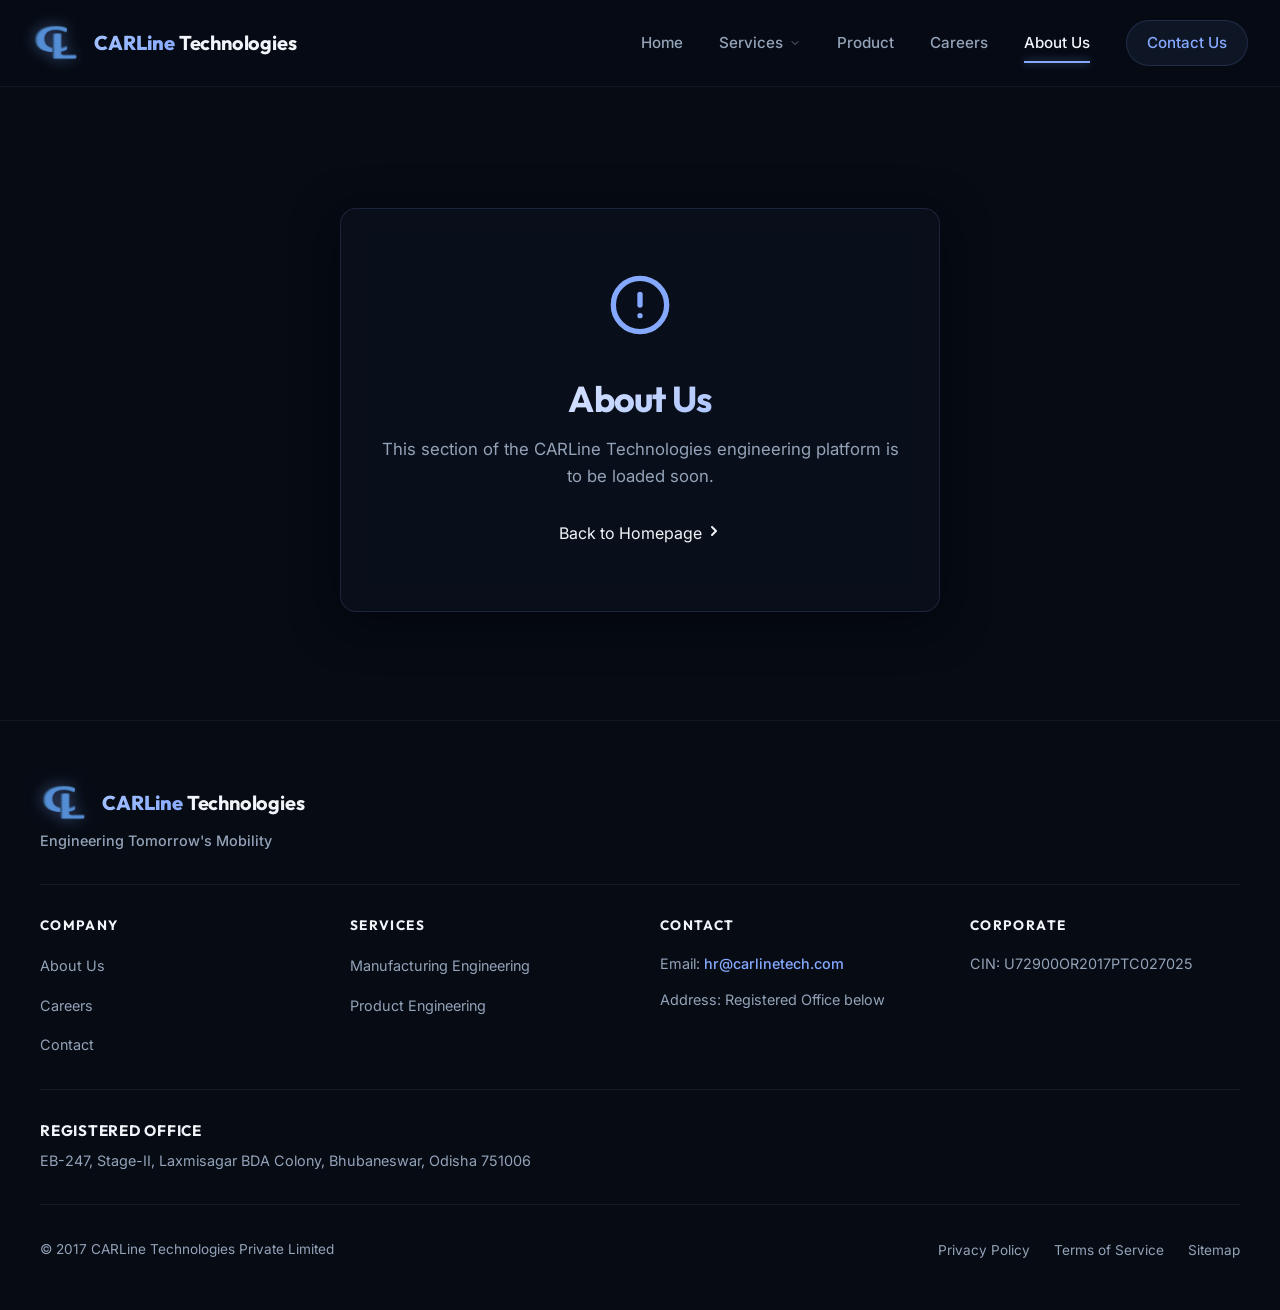
==== about.html @ 5653e23c "1st day- hero page(home page, header, footer, sections)" ====
<!DOCTYPE html>

<html lang="en">

<head>

  <meta charset="UTF-8">

  <meta name="viewport" content="width=device-width, initial-scale=1.0">

  <title>About Us - CARLine Technologies</title>

  <meta name="description" content="About CARLine Technologies - engineering company for global automotive partners.">

  

  <!-- Google Fonts -->

  <link rel="preconnect" href="https://fonts.googleapis.com">

  <link rel="preconnect" href="https://fonts.gstatic.com" crossorigin>

  <link href="https://fonts.googleapis.com/css2?family=Inter:wght@300;400;500;600;700&family=Outfit:wght@300;400;500;600;700;800&display=swap" rel="stylesheet">

  

  <!-- CSS Stylesheets -->

  <link rel="stylesheet" href="css/global.css">

  <link rel="stylesheet" href="css/navbar.css">

  <link rel="stylesheet" href="css/footer.css">

  <link rel="stylesheet" href="css/responsive.css">

</head>

<body>



  <!-- Navigation Header -->

  <header class="header">

    <div class="header-container">

      <a href="index.html" class="logo-container" aria-label="CARLine Technologies Home">

        <img src="images/logo.png" alt="CARLine Logo" class="logo-img">

        <span class="logo-text"><span>CARLine</span> Technologies</span>

      </a>

      

      <!-- Desktop Navigation -->

      <nav class="nav-desktop" aria-label="Main Navigation">

        <ul class="nav-list">

          <li><a href="index.html" class="nav-link">Home</a></li>

          

          <li class="nav-item-dropdown">

            <a href="services.html" class="nav-link">

              Services

              <svg class="dropdown-chevron" viewBox="0 0 24 24" fill="none" stroke="currentColor" stroke-width="2" stroke-linecap="round" stroke-linejoin="round">

                <polyline points="6 9 12 15 18 9"/>

              </svg>

            </a>

            <div class="mega-dropdown">

              <!-- Card 1: Manufacturing Engineering -->

              <a href="manufacturing-engineering.html" class="dropdown-card">

                <svg class="dropdown-card-icon" viewBox="0 0 24 24" fill="none" stroke="currentColor" stroke-width="2" stroke-linecap="round" stroke-linejoin="round">

                  <path d="M19 10V21H5V10L12 4L19 10Z"/>

                  <path d="M12 4V10"/>

                  <path d="M9 14H15"/>

                  <path d="M9 18H15"/>

                </svg>

                <div class="dropdown-card-title">

                  Manufacturing Eng.

                  <svg class="dropdown-card-arrow" viewBox="0 0 24 24" fill="none" stroke="currentColor" stroke-width="2" stroke-linecap="round" stroke-linejoin="round">

                    <polyline points="9 18 15 12 9 6"/>

                  </svg>

                </div>

                <div class="dropdown-card-desc">Optimizing production planning, plant simulations, & tooling.</div>

              </a>

              

              <!-- Card 2: Product Engineering -->

              <a href="product-engineering.html" class="dropdown-card">

                <svg class="dropdown-card-icon" viewBox="0 0 24 24" fill="none" stroke="currentColor" stroke-width="2" stroke-linecap="round" stroke-linejoin="round">

                  <path d="M19 17h2c.6 0 1-.4 1-1v-3c0-.9-.7-1.7-1.5-1.9C18.7 10.6 16 10 16 10s-1.3-1.4-2.2-2.3c-.5-.4-1.1-.7-1.8-.7H5c-.6 0-1.1.4-1.4.9l-1.4 2.9C2.1 11 2 11.3 2 11.5V16c0 .6.4 1 1 1h2"/>

                  <circle cx="7" cy="17" r="3"/>

                  <circle cx="17" cy="17" r="3"/>

                </svg>

                <div class="dropdown-card-title">

                  Product Engineering

                  <svg class="dropdown-card-arrow" viewBox="0 0 24 24" fill="none" stroke="currentColor" stroke-width="2" stroke-linecap="round" stroke-linejoin="round">

                    <polyline points="9 18 15 12 9 6"/>

                  </svg>

                </div>

                <div class="dropdown-card-desc">End-to-end design for BIW, interior trims, & NVH parts.</div>

              </a>

              



            </div>

          </li>

          

          <li><a href="product-engineering.html" class="nav-link">Product</a></li>

          <li><a href="careers.html" class="nav-link">Careers</a></li>

          <li><a href="about.html" class="nav-link active">About Us</a></li>

          <li><a href="contact.html" class="nav-link nav-btn-contact">Contact Us</a></li>

        </ul>

      </nav>

      

      <!-- Mobile Nav Toggle -->

      <button class="mobile-nav-toggle" aria-label="Toggle Menu" aria-expanded="false" aria-controls="mobile-nav">

        <span class="hamburger-bar"></span>

        <span class="hamburger-bar"></span>

        <span class="hamburger-bar"></span>

       </button>

    </div>

  </header>



  <!-- Mobile Drawer Menu -->

  <div class="mobile-nav-overlay" id="mobile-nav">

    <nav class="nav-mobile" aria-label="Mobile Navigation">

      <ul class="nav-mobile-list">

        <li><a href="index.html" class="nav-mobile-link">Home</a></li>

        

        <!-- Mobile Dropdown Accordion Item -->

        <li>

          <a href="#" class="nav-mobile-link mobile-dropdown-toggle">

            Services

            <svg class="dropdown-chevron" viewBox="0 0 24 24" fill="none" stroke="currentColor" stroke-width="2" stroke-linecap="round" stroke-linejoin="round">

              <polyline points="6 9 12 15 18 9"/>

            </svg>

          </a>

          <ul class="mobile-dropdown-menu">

            <li><a href="manufacturing-engineering.html" class="mobile-sub-link">Manufacturing Engineering</a></li>

            <li><a href="product-engineering.html" class="mobile-sub-link">Product Engineering</a></li>



          </ul>

        </li>

        

        <li><a href="product-engineering.html" class="nav-mobile-link">Product</a></li>

        <li><a href="careers.html" class="nav-mobile-link">Careers</a></li>

        <li><a href="about.html" class="nav-mobile-link active">About Us</a></li>

        <li><a href="contact.html" class="nav-mobile-link mobile-btn-contact">Contact Us</a></li>

      </ul>

    </nav>

  </div>



  <main>

    <section class="placeholder-main">

      <div class="placeholder-container">

        <!-- Blueprint icon overlay -->

        <svg class="placeholder-icon" viewBox="0 0 24 24" fill="none" stroke="currentColor" stroke-width="2" stroke-linecap="round" stroke-linejoin="round">

          <circle cx="12" cy="12" r="10"/>

          <line x1="12" y1="8" x2="12" y2="12"/>

          <line x1="12" y1="16" x2="12.01" y2="16"/>

        </svg>

        <h1 class="placeholder-title">About Us</h1>

        <p class="placeholder-text">This section of the CARLine Technologies engineering platform is to be loaded soon.</p>

        <a href="index.html" class="btn btn-primary">

          Back to Homepage

          <svg class="btn-arrow" width="16" height="16" viewBox="0 0 16 16" fill="none" xmlns="http://www.w3.org/2000/svg">

            <path d="M6 12L10 8L6 4" stroke="currentColor" stroke-width="2" stroke-linecap="round" stroke-linejoin="round"/>

          </svg>

        </a>

      </div>

    </section>

  </main>



    <!-- Footer -->
  <footer class="footer" id="contact">
    <div class="footer-container">
      
      <!-- Row 1: Brand Info -->
      <div class="footer-brand-row">
        <div class="footer-brand-logo">
          <img src="images/logo.png" alt="CARLine Logo" class="logo-img">
          <span class="logo-text"><span>CARLine</span> Technologies</span>
        </div>
        <div class="footer-brand-subtitle">Engineering Tomorrow's Mobility</div>
      </div>
      
      <div class="footer-divider"></div>
      
      <!-- Row 2: Grid -->
      <div class="footer-grid">
        <!-- Col 1: Company -->
        <div class="footer-col">
          <h4 class="footer-col-title">Company</h4>
          <ul class="footer-col-links">
            <li><a href="about.html" class="footer-col-link">About Us</a></li>
            <li><a href="careers.html" class="footer-col-link">Careers</a></li>
            <li><a href="contact.html" class="footer-col-link">Contact</a></li>
          </ul>
        </div>
        
        <!-- Col 2: Services -->
        <div class="footer-col">
          <h4 class="footer-col-title">Services</h4>
          <ul class="footer-col-links">
            <li><a href="manufacturing-engineering.html" class="footer-col-link">Manufacturing Engineering</a></li>
            <li><a href="product-engineering.html" class="footer-col-link">Product Engineering</a></li>
          </ul>
        </div>
        
        <!-- Col 3: Contact Info -->
        <div class="footer-col">
          <h4 class="footer-col-title">Contact</h4>
          <div class="footer-col-links">
            <div class="footer-contact-text">
              Email: <a href="mailto:hr@carlinetech.com">hr@carlinetech.com</a>
            </div>
            <div class="footer-contact-text">
              Address: Registered Office below
            </div>
          </div>
        </div>
        
        <!-- Col 4: Corporate Info -->
        <div class="footer-col">
          <h4 class="footer-col-title">Corporate</h4>
          <div class="footer-col-links">
            <div class="footer-contact-text">
              CIN: U72900OR2017PTC027025
            </div>
          </div>
        </div>
      </div>
      
      <div class="footer-divider"></div>
      
      <!-- Row 3: Registered Office -->
      <div class="footer-office-row">
        <h4 class="footer-office-title">Registered Office</h4>
        <p>EB-247, Stage-II, Laxmisagar BDA Colony, Bhubaneswar, Odisha 751006</p>
      </div>
      
      <div class="footer-divider"></div>
      
      <!-- Row 4: Bottom row -->
      <div class="footer-bottom-row">
        <div class="footer-copyright">
          &copy; 2017 CARLine Technologies Private Limited
        </div>
        <ul class="footer-policy-links">
          <li><a href="about.html" class="footer-policy-link">Privacy Policy</a></li>
          <li><a href="services.html" class="footer-policy-link">Terms of Service</a></li>
          <li><a href="index.html" class="footer-policy-link">Sitemap</a></li>
        </ul>
      </div>
      
    </div>
  </footer>



  <!-- Client JavaScript -->

  <script src="js/main.js"></script>

</body>

</html>
---- css/global.css ----
/* -------------------------------------------------------------
 * CARLine Technologies - css/global.css
 * Global design tokens, resets, base typography, and keyframes
 * ------------------------------------------------------------- */

/* Root Variables / Design Tokens */
:root {
  --bg-primary: #060B14;
  --bg-secondary: #0a0e1a;
  --bg-tertiary: #101626;
  
  --accent-blue: #85a9ff;
  --accent-blue-rgb: 133, 169, 255;
  --accent-light: #e0e8ff;
  --text-main: #f1f5f9;
  --text-muted: #94a3b8;
  --border-color: rgba(133, 169, 255, 0.15);
  --border-hover: rgba(133, 169, 255, 0.4);
  
  --font-display: 'Outfit', -apple-system, BlinkMacSystemFont, "Segoe UI", Roboto, sans-serif;
  --font-body: 'Inter', -apple-system, BlinkMacSystemFont, "Segoe UI", Roboto, sans-serif;
  
  --transition-smooth: all 0.35s cubic-bezier(0.25, 0.8, 0.25, 1);
  --transition-fast: all 0.2s cubic-bezier(0.4, 0, 0.2, 1);
}

/* Reset & Base Styles */
* {
  box-sizing: border-box;
  margin: 0;
  padding: 0;
}

html {
  scroll-behavior: smooth;
  font-size: 16px;
  background-color: var(--bg-primary);
  color: var(--text-main);
}

body {
  font-family: var(--font-body);
  line-height: 1.6;
  overflow-x: hidden;
  background-color: var(--bg-primary);
}

/* Typography */
h1, h2, h3, h4, h5, h6 {
  font-family: var(--font-display);
  font-weight: 700;
  letter-spacing: -0.02em;
  line-height: 1.2;
}

a {
  color: inherit;
  text-decoration: none;
  transition: var(--transition-fast);
}

/* -------------------------------------------------------------
 * Animations Setup (Keyframes & Common Animation Classes)
 * ------------------------------------------------------------- */

/* Entry fade-in/fade-up */
.animate-fade-up {
  opacity: 0;
  transform: translateY(20px);
  animation: fadeUp 0.8s cubic-bezier(0.25, 1, 0.5, 1) forwards;
}

.delay-1 {
  animation-delay: 0.15s;
}

.delay-2 {
  animation-delay: 0.3s;
}

.delay-3 {
  animation-delay: 0.45s;
}

@keyframes fadeUp {
  to {
    opacity: 1;
    transform: translateY(0);
  }
}

/* Scroll reveal classes controlled by JS Intersect Observer */
.scroll-reveal {
  opacity: 0;
  transform: translateY(30px);
  transition: opacity 0.8s cubic-bezier(0.25, 1, 0.5, 1), 
              transform 0.8s cubic-bezier(0.25, 1, 0.5, 1);
}

.scroll-reveal.revealed {
  opacity: 1;
  transform: translateY(0);
}

/* Placeholder Page Layout ("To be loaded soon") */
.placeholder-main {
  min-height: 80vh;
  display: flex;
  align-items: center;
  justify-content: center;
  padding-top: 100px;
  position: relative;
  overflow: hidden;
}

.placeholder-container {
  max-width: 600px;
  text-align: center;
  padding: 4rem 2rem;
  background: rgba(16, 22, 38, 0.4);
  backdrop-filter: blur(12px);
  border: 1px solid var(--border-color);
  border-radius: 16px;
  z-index: 5;
  box-shadow: 0 10px 45px rgba(0, 0, 0, 0.5);
  animation: fadeUp 0.8s cubic-bezier(0.25, 1, 0.5, 1) forwards;
}

.placeholder-icon {
  width: 64px;
  height: 64px;
  color: var(--accent-blue);
  margin-bottom: 2rem;
}

.placeholder-title {
  font-size: 2.25rem;
  margin-bottom: 1rem;
  background: linear-gradient(135deg, #ffffff 0%, #85a9ff 100%);
  -webkit-background-clip: text;
  -webkit-text-fill-color: transparent;
}

.placeholder-text {
  color: var(--text-muted);
  font-size: 1.05rem;
  margin-bottom: 2rem;
}
---- css/navbar.css ----
/* -------------------------------------------------------------
 * CARLine Technologies - css/navbar.css
 * Header navigation, responsive mobile menu drawer, and mega-dropdowns
 * ------------------------------------------------------------- */

/* Navigation Header */
.header {
  position: fixed;
  top: 0;
  left: 0;
  width: 100%;
  z-index: 100;
  background: rgba(6, 11, 20, 0.75);
  backdrop-filter: blur(12px);
  -webkit-backdrop-filter: blur(12px);
  border-bottom: 1px solid rgba(255, 255, 255, 0.05);
  transition: var(--transition-smooth);
}

.header.scrolled {
  background: rgba(6, 11, 20, 0.9);
  box-shadow: 0 4px 30px rgba(0, 0, 0, 0.4);
  border-bottom: 1px solid rgba(133, 169, 255, 0.1);
}

.header-container {
  max-width: 1400px;
  margin: 0 auto;
  padding: 1.25rem 2rem;
  display: flex;
  justify-content: space-between;
  align-items: center;
}

/* Brand Logo */
.logo-container {
  display: flex;
  align-items: center;
  gap: 0.75rem;
}

.logo-img {
  height: 36px;
  width: auto;
  object-fit: contain;
  filter: drop-shadow(0 0 8px rgba(133, 169, 255, 0.4));
  transition: var(--transition-smooth);
}

.logo-container:hover .logo-img {
  transform: scale(1.05) rotate(-2deg);
}

.logo-text {
  font-family: var(--font-display);
  font-size: 1.25rem;
  font-weight: 700;
  color: var(--text-main);
  letter-spacing: -0.01em;
}

.logo-text span {
  font-weight: 800;
  color: var(--accent-blue);
  background: linear-gradient(135deg, #a5c2ff 0%, #85a9ff 100%);
  -webkit-background-clip: text;
  -webkit-text-fill-color: transparent;
}

/* Desktop Menu Links */
.nav-desktop {
  display: flex;
  align-items: center;
}

.nav-list {
  display: flex;
  align-items: center;
  list-style: none;
  gap: 2.25rem;
}

.nav-link {
  font-size: 0.95rem;
  font-weight: 500;
  color: var(--text-muted);
  position: relative;
  padding: 0.5rem 0;
  display: inline-flex;
  align-items: center;
  gap: 0.35rem;
}

.nav-link::after {
  content: '';
  position: absolute;
  bottom: 0;
  left: 0;
  width: 0;
  height: 2px;
  background-color: var(--accent-blue);
  box-shadow: 0 0 8px rgba(133, 169, 255, 0.6);
  transition: var(--transition-fast);
}

.nav-link:hover, .nav-link.active {
  color: var(--text-main);
}

.nav-link:hover::after, .nav-link.active::after {
  width: 100%;
}

.nav-btn-contact {
  padding: 0.6rem 1.25rem;
  border-radius: 50px;
  background: rgba(133, 169, 255, 0.08);
  border: 1px solid var(--border-color);
  color: var(--accent-blue) !important;
  transition: var(--transition-smooth);
}

.nav-btn-contact:hover {
  background: var(--accent-blue);
  color: var(--bg-primary) !important;
  border-color: var(--accent-blue);
  box-shadow: 0 0 20px rgba(133, 169, 255, 0.4);
  transform: translateY(-1px);
}

.nav-btn-contact::after {
  display: none;
}

/* Chevron indicator for dropdowns */
.dropdown-chevron {
  width: 12px;
  height: 12px;
  transition: transform 0.25s ease;
  opacity: 0.7;
}

.nav-item-dropdown:hover .dropdown-chevron {
  transform: rotate(180deg);
  opacity: 1;
}

/* -------------------------------------------------------------
 * Desktop KPIT-Style Mega Dropdown Panel
 * ------------------------------------------------------------- */
.nav-item-dropdown {
  position: relative;
}

.mega-dropdown {
  position: absolute;
  top: 100%;
  left: 50%;
  transform: translateX(-50%) translateY(20px);
  width: 500px;
  padding: 1.5rem;
  background: rgba(10, 14, 26, 0.96);
  backdrop-filter: blur(20px);
  -webkit-backdrop-filter: blur(20px);
  border: 1px solid rgba(133, 169, 255, 0.15);
  border-radius: 12px;
  box-shadow: 0 15px 50px rgba(0, 0, 0, 0.6);
  opacity: 0;
  visibility: hidden;
  display: grid;
  grid-template-columns: repeat(2, 1fr);
  gap: 1.15rem;
  transition: opacity 0.3s cubic-bezier(0.25, 0.8, 0.25, 1),
              transform 0.3s cubic-bezier(0.25, 0.8, 0.25, 1),
              visibility 0.3s;
  z-index: 1000;
}

/* Slide in on hover */
.nav-item-dropdown:hover .mega-dropdown {
  opacity: 1;
  visibility: visible;
  transform: translateX(-50%) translateY(8px);
}

/* Dropdown Mini Card layout */
.dropdown-card {
  display: flex;
  flex-direction: column;
  background: rgba(255, 255, 255, 0.02);
  border: 1px solid rgba(255, 255, 255, 0.05);
  border-radius: 8px;
  padding: 1.25rem 1rem;
  transition: var(--transition-smooth);
}

.dropdown-card:hover {
  background: rgba(133, 169, 255, 0.06);
  border-color: rgba(133, 169, 255, 0.35);
  transform: translateY(-2px);
  box-shadow: 0 5px 15px rgba(0, 0, 0, 0.3);
}

.dropdown-card-icon {
  width: 28px;
  height: 28px;
  color: var(--accent-blue);
  margin-bottom: 0.75rem;
  transition: var(--transition-fast);
}

.dropdown-card:hover .dropdown-card-icon {
  color: #ffffff;
}

.dropdown-card-title {
  font-family: var(--font-display);
  font-size: 0.9rem;
  font-weight: 600;
  color: var(--text-main);
  margin-bottom: 0.35rem;
  display: flex;
  align-items: center;
  justify-content: space-between;
}

.dropdown-card-arrow {
  width: 14px;
  height: 14px;
  color: var(--accent-blue);
  transition: transform 0.25s ease;
  opacity: 0.6;
}

.dropdown-card:hover .dropdown-card-arrow {
  transform: translateX(3px);
  opacity: 1;
  color: #ffffff;
}

.dropdown-card-desc {
  font-size: 0.75rem;
  color: var(--text-muted);
  line-height: 1.4;
}

/* -------------------------------------------------------------
 * Mobile Hamburger & Drawer Menu Overlay
 * ------------------------------------------------------------- */

/* Hamburger Button */
.mobile-nav-toggle {
  display: none;
  flex-direction: column;
  justify-content: space-between;
  width: 24px;
  height: 18px;
  background: transparent;
  border: none;
  cursor: pointer;
  z-index: 110;
}

.hamburger-bar {
  width: 100%;
  height: 2px;
  background-color: var(--text-main);
  transition: var(--transition-smooth);
  transform-origin: center;
}

.mobile-nav-toggle.open .hamburger-bar:nth-child(1) {
  transform: translateY(8px) rotate(45deg);
}

.mobile-nav-toggle.open .hamburger-bar:nth-child(2) {
  opacity: 0;
  transform: scaleX(0);
}

.mobile-nav-toggle.open .hamburger-bar:nth-child(3) {
  transform: translateY(-8px) rotate(-45deg);
}

/* Mobile Drawer Overlay */
.mobile-nav-overlay {
  position: fixed;
  top: 0;
  left: 0;
  width: 100%;
  height: 100vh;
  background: rgba(6, 11, 20, 0.96);
  backdrop-filter: blur(20px);
  -webkit-backdrop-filter: blur(20px);
  z-index: 95;
  display: flex;
  align-items: center;
  justify-content: center;
  opacity: 0;
  visibility: hidden;
  transition: var(--transition-smooth);
}

.mobile-nav-overlay.open {
  opacity: 1;
  visibility: visible;
}

.nav-mobile-list {
  display: flex;
  flex-direction: column;
  align-items: center;
  list-style: none;
  gap: 1.5rem;
  text-align: center;
  width: 100%;
  max-width: 320px;
  padding: 2rem;
}

.nav-mobile-link {
  font-family: var(--font-display);
  font-size: 1.5rem;
  font-weight: 600;
  color: var(--text-muted);
  display: inline-flex;
  align-items: center;
  gap: 0.5rem;
  padding: 0.5rem;
}

.nav-mobile-link:hover, .nav-mobile-link.active {
  color: var(--accent-blue);
  text-shadow: 0 0 10px rgba(133, 169, 255, 0.3);
}

.mobile-btn-contact {
  margin-top: 1rem;
  padding: 0.75rem 2rem;
  border-radius: 50px;
  border: 1px solid var(--accent-blue);
  color: var(--accent-blue);
  font-size: 1.15rem;
}

/* Mobile Accordion Dropdown Sub-menu */
.mobile-dropdown-menu {
  max-height: 0;
  overflow: hidden;
  transition: max-height 0.35s cubic-bezier(0.25, 0.8, 0.25, 1);
  display: flex;
  flex-direction: column;
  gap: 0.75rem;
  padding: 0;
  width: 100%;
}

.mobile-dropdown-menu.open {
  max-height: 250px;
  margin-top: 0.5rem;
  padding-bottom: 0.5rem;
}

.mobile-sub-link {
  font-size: 1rem;
  font-weight: 500;
  color: var(--text-muted);
  padding: 0.25rem 0;
  transition: var(--transition-fast);
}

.mobile-sub-link:hover, .mobile-sub-link.active {
  color: var(--accent-blue);
}

.nav-mobile-link .dropdown-chevron {
  width: 14px;
  height: 14px;
}

.nav-mobile-link.open .dropdown-chevron {
  transform: rotate(180deg);
}
---- css/footer.css ----
/* -------------------------------------------------------------
 * CARLine Technologies - css/footer.css
 * Multi-column structured engineering footer styling
 * ------------------------------------------------------------- */

.footer {
  background-color: var(--bg-primary);
  border-top: 1px solid rgba(255, 255, 255, 0.05);
  padding: 4rem 2rem 3rem;
  position: relative;
  z-index: 10;
}

.footer-container {
  max-width: 1200px;
  margin: 0 auto;
  display: flex;
  flex-direction: column;
}

/* Row 1: Brand Info */
.footer-brand-row {
  display: flex;
  flex-direction: column;
  align-items: flex-start;
  gap: 0.5rem;
  padding-bottom: 0.5rem;
}

.footer-brand-logo {
  display: flex;
  align-items: center;
  gap: 0.75rem;
}

.footer-brand-logo .logo-img {
  height: 36px;
  width: auto;
}

.footer-brand-logo .logo-text {
  font-family: var(--font-display);
  font-size: 1.25rem;
  font-weight: 700;
  color: var(--text-main);
  letter-spacing: -0.01em;
}

.footer-brand-logo .logo-text span {
  font-weight: 800;
  color: var(--accent-blue);
  background: linear-gradient(135deg, #a5c2ff 0%, #85a9ff 100%);
  -webkit-background-clip: text;
  -webkit-text-fill-color: transparent;
}

.footer-brand-subtitle {
  font-size: 0.9rem;
  color: var(--text-muted);
  font-weight: 500;
}

/* Dividers */
.footer-divider {
  height: 1px;
  background-color: rgba(255, 255, 255, 0.06);
  width: 100%;
  margin: 1.5rem 0;
}

/* Row 2: Grid of Links & Info */
.footer-grid {
  display: grid;
  grid-template-columns: repeat(4, 1fr);
  gap: 2.5rem;
  padding: 0.5rem 0;
}

.footer-col {
  display: flex;
  flex-direction: column;
  gap: 1.25rem;
}

.footer-col-title {
  font-family: var(--font-display);
  font-size: 0.85rem;
  font-weight: 700;
  color: var(--text-main);
  text-transform: uppercase;
  letter-spacing: 0.1em;
}

.footer-col-links {
  list-style: none;
  display: flex;
  flex-direction: column;
  gap: 0.85rem;
}

.footer-col-link {
  font-size: 0.9rem;
  color: var(--text-muted);
  transition: var(--transition-fast);
  display: inline-block;
}

.footer-col-link:hover {
  color: var(--accent-blue);
  transform: translateX(2px);
}

.footer-contact-text {
  font-size: 0.9rem;
  color: var(--text-muted);
  line-height: 1.5;
}

.footer-contact-text a {
  color: var(--accent-blue);
  transition: var(--transition-fast);
  font-weight: 500;
}

.footer-contact-text a:hover {
  color: #ffffff;
}

/* Row 3: Registered Office details */
.footer-office-row {
  padding: 0.5rem 0;
  font-size: 0.9rem;
  color: var(--text-muted);
  line-height: 1.6;
}

.footer-office-title {
  font-family: var(--font-display);
  font-size: 0.95rem;
  font-weight: 700;
  color: var(--text-main);
  margin-bottom: 0.5rem;
  text-transform: uppercase;
  letter-spacing: 0.05em;
}

/* Row 4: Copyright and Policy Links */
.footer-bottom-row {
  display: flex;
  justify-content: space-between;
  align-items: center;
  padding-top: 0.5rem;
  flex-wrap: wrap;
  gap: 1rem;
}

.footer-copyright {
  font-size: 0.85rem;
  color: var(--text-muted);
}

.footer-policy-links {
  display: flex;
  gap: 1.5rem;
  list-style: none;
}

.footer-policy-link {
  font-size: 0.85rem;
  color: var(--text-muted);
  transition: var(--transition-fast);
}

.footer-policy-link:hover {
  color: var(--accent-blue);
}
---- css/responsive.css ----
/* -------------------------------------------------------------
 * CARLine Technologies - css/responsive.css
 * Responsive media query breakpoints and screen adjustments
 * ------------------------------------------------------------- */

/* Notebooks & small desktops */
@media (max-width: 1200px) {
  html {
    font-size: 15px;
  }
  
  .mega-dropdown {
    width: 460px;
    gap: 1rem;
  }
  
  .hero-title {
    font-size: 3.25rem;
  }
}

/* Tablets (landscape and portrait) */
@media (max-width: 992px) {
  .header-container {
    padding: 1rem 1.5rem;
  }
  
  .nav-desktop {
    display: none; /* Hide desktop menu */
  }
  
  .mobile-nav-toggle {
    display: flex; /* Show hamburger button */
  }
  
  .hero-section::before {
    opacity: 0.3; /* Reduce opacity on tablets to 25-35% */
  }

  .hero-container {
    flex-direction: column;
    text-align: center;
    gap: 2rem;
    padding: 3rem 1.5rem;
  }
  
  .hero-content {
    max-width: 100%;
    margin: 0 auto;
  }

  .hero-subtitle {
    margin-left: auto;
    margin-right: auto;
  }
  
  .hero-ctas {
    justify-content: center;
  }
  
  .metrics-grid {
    margin: 0 auto;
  }
  
  .cards-grid {
    grid-template-columns: 1fr;
    gap: 2rem;
  }
  
  .section-header {
    margin-bottom: 3.5rem;
  }
  
  .details-grid {
    grid-template-columns: 1fr;
    gap: 2rem;
  }
  
  .footer-grid {
    grid-template-columns: repeat(2, 1fr);
    gap: 2rem;
  }
  
  .footer-bottom-row {
    flex-direction: column;
    gap: 1rem;
    text-align: center;
  }
}

/* Small mobile devices */
@media (max-width: 576px) {
  html {
    font-size: 14px;
  }
  
  .hero-title {
    font-size: 2.5rem;
  }
  
  .hero-ctas {
    flex-direction: column;
    gap: 1rem;
    width: 100%;
    max-width: 320px;
    margin-left: auto;
    margin-right: auto;
  }
  
  .btn {
    width: 100%;
  }
  
  .metrics-grid {
    grid-template-columns: 1fr;
    gap: 1.5rem;
    text-align: center;
    border-top: 1px solid rgba(255, 255, 255, 0.08);
    padding-top: 2rem;
  }
  
  .pillar-card {
    padding: 2rem 1.5rem;
  }
  
  .card-description {
    height: auto; /* Allow text wrapping on narrow screens */
  }
  
  .hero-section::before {
    opacity: 0.12; /* Reduce opacity on mobile to 10-15% */
    background-position: center, center center; /* Center image on small screens */
  }

  .hero-content {
    position: relative;
    z-index: 5;
  }

  .footer-grid {
    grid-template-columns: 1fr;
    gap: 2rem;
  }

  .footer-brand-row {
    align-items: center;
    text-align: center;
  }

  .footer-bottom-row {
    flex-direction: column;
    gap: 1rem;
    text-align: center;
  }

  .footer-policy-links {
    flex-direction: column;
    gap: 0.75rem;
    align-items: center;
  }
  
  .details-title {
    font-size: 2.25rem;
  }
}
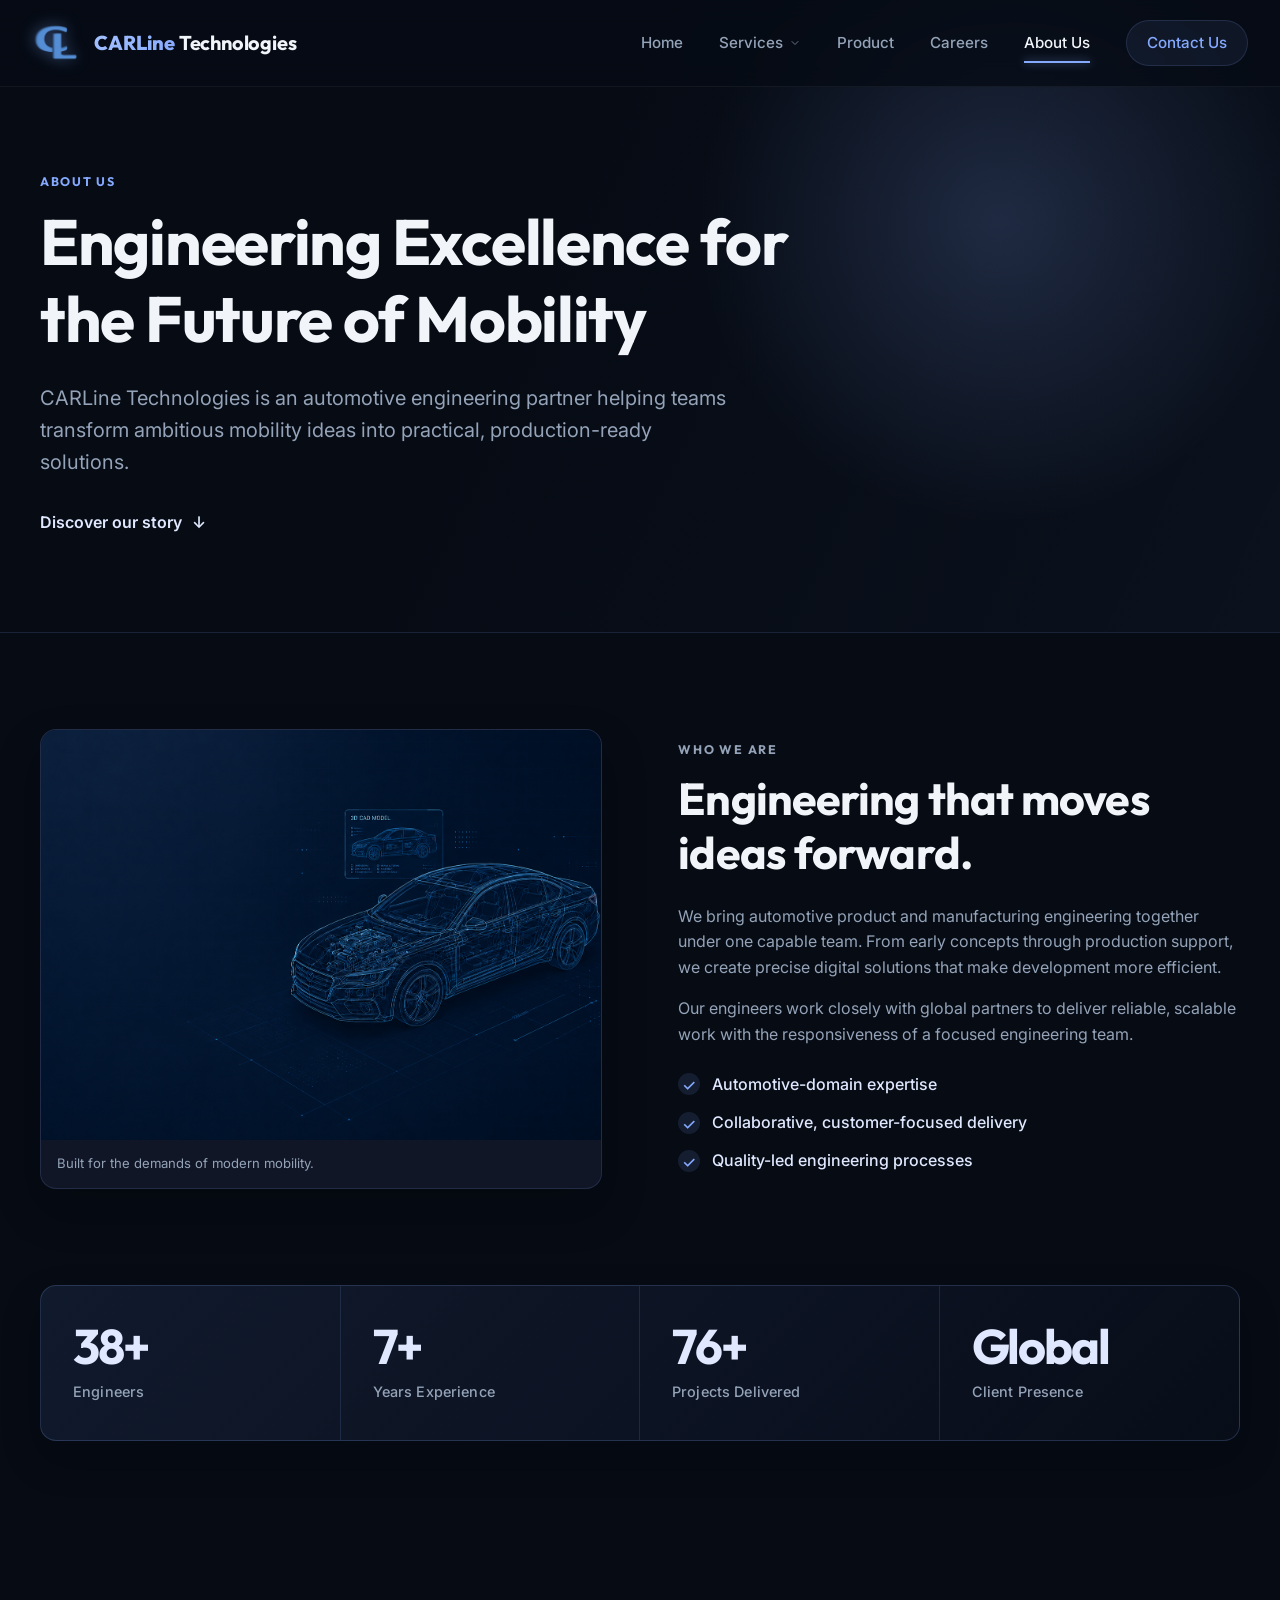
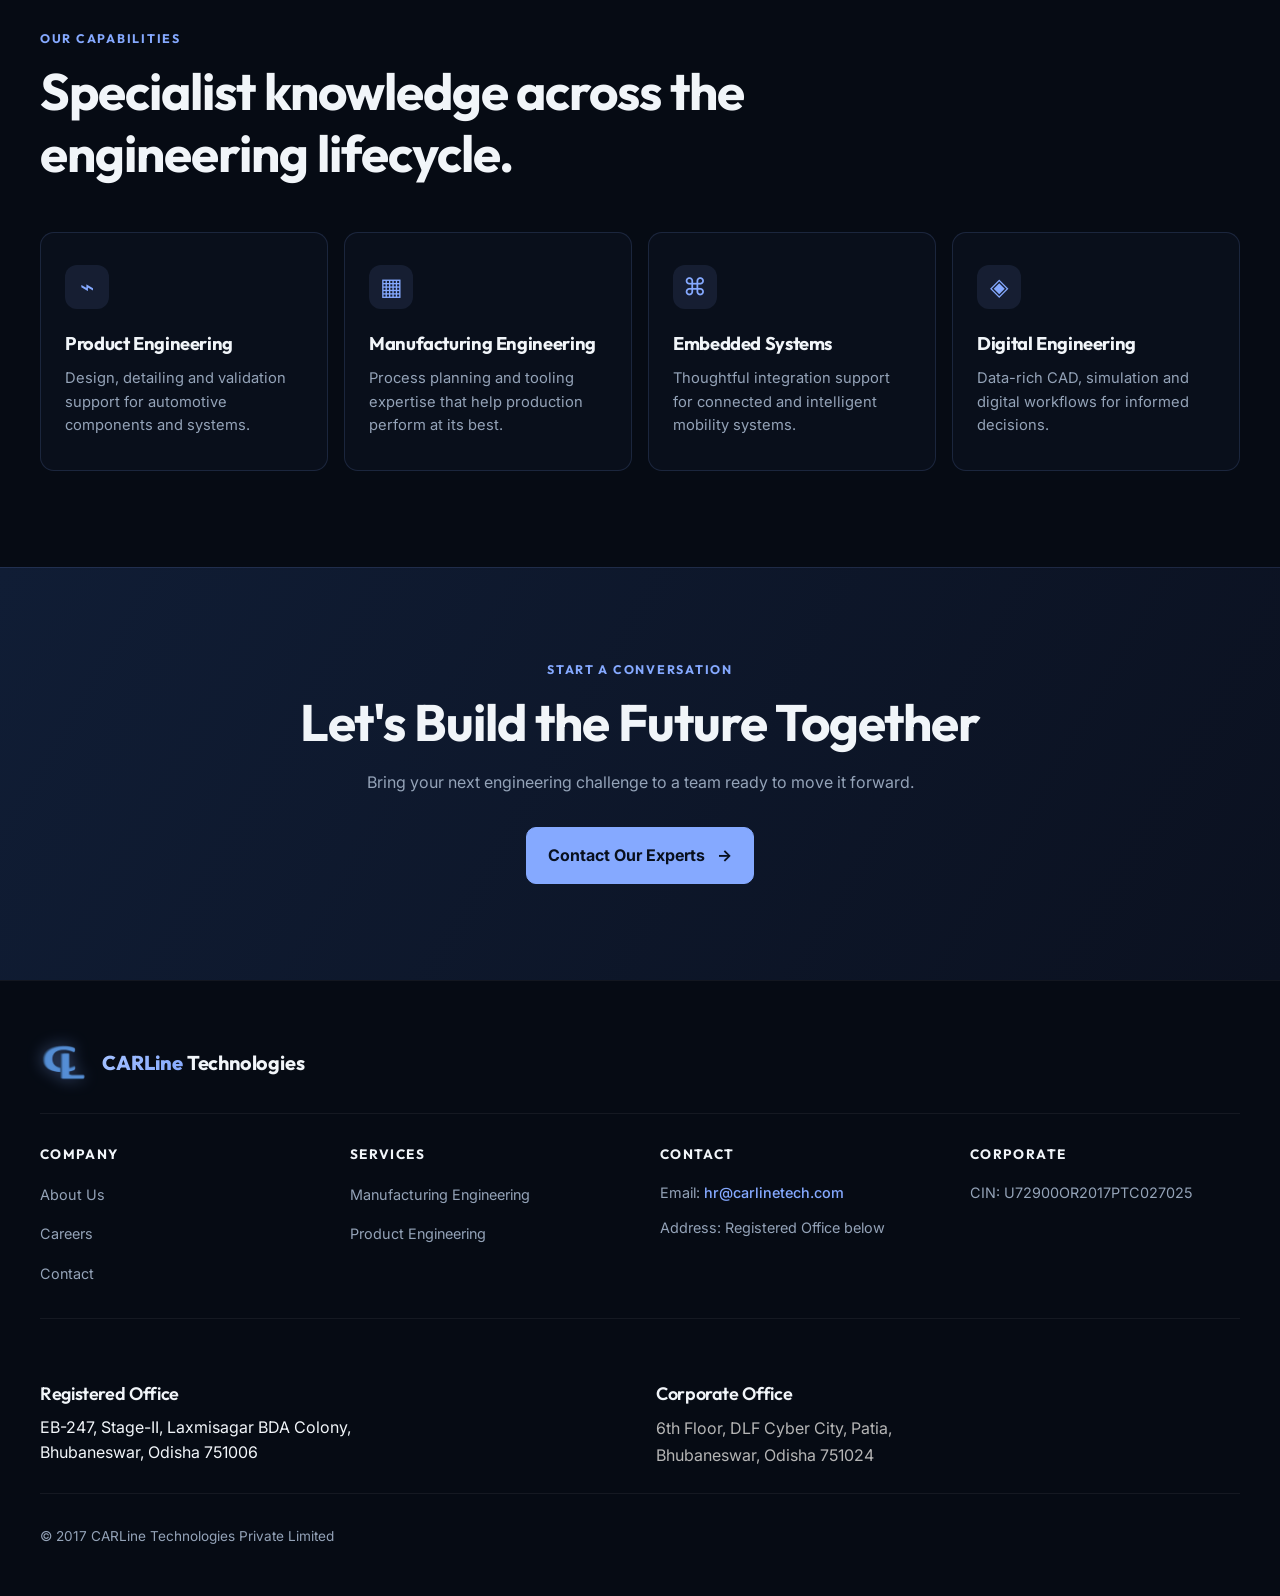
==== commit e707c563: "last update of day1" ====
--- a/about.html
+++ b/about.html
@@ -1,770 +1,94 @@
-<!DOCTYPE html>-
--
-<html lang="en">-
--
-<head>-
--
-  <meta charset="UTF-8">-
--
-  <meta name="viewport" content="width=device-width, initial-scale=1.0">-
--
-  <title>About Us - CARLine Technologies</title>-
--
-  <meta name="description" content="About CARLine Technologies - engineering company for global automotive partners.">-
--
-  -
--
-  <!-- Google Fonts -->-
--
-  <link rel="preconnect" href="https://fonts.googleapis.com">-
--
-  <link rel="preconnect" href="https://fonts.gstatic.com" crossorigin>-
--
-  <link href="https://fonts.googleapis.com/css2?family=Inter:wght@300;400;500;600;700&family=Outfit:wght@300;400;500;600;700;800&display=swap" rel="stylesheet">-
--
-  -
--
-  <!-- CSS Stylesheets -->-
--
-  <link rel="stylesheet" href="css/global.css">-
--
-  <link rel="stylesheet" href="css/navbar.css">-
--
-  <link rel="stylesheet" href="css/footer.css">-
--
-  <link rel="stylesheet" href="css/responsive.css">-
--
-</head>-
--
-<body>-
--
--
--
-  <!-- Navigation Header -->-
--
-  <header class="header">-
--
-    <div class="header-container">-
--
-      <a href="index.html" class="logo-container" aria-label="CARLine Technologies Home">-
--
-        <img src="images/logo.png" alt="CARLine Logo" class="logo-img">-
--
-        <span class="logo-text"><span>CARLine</span> Technologies</span>-
--
-      </a>-
--
-      -
--
-      <!-- Desktop Navigation -->-
--
-      <nav class="nav-desktop" aria-label="Main Navigation">-
--
-        <ul class="nav-list">-
--
-          <li><a href="index.html" class="nav-link">Home</a></li>-
--
-          -
--
-          <li class="nav-item-dropdown">-
--
-            <a href="services.html" class="nav-link">-
--
-              Services-
--
-              <svg class="dropdown-chevron" viewBox="0 0 24 24" fill="none" stroke="currentColor" stroke-width="2" stroke-linecap="round" stroke-linejoin="round">-
--
-                <polyline points="6 9 12 15 18 9"/>-
--
-              </svg>-
--
-            </a>-
--
-            <div class="mega-dropdown">-
--
-              <!-- Card 1: Manufacturing Engineering -->-
--
-              <a href="manufacturing-engineering.html" class="dropdown-card">-
--
-                <svg class="dropdown-card-icon" viewBox="0 0 24 24" fill="none" stroke="currentColor" stroke-width="2" stroke-linecap="round" stroke-linejoin="round">-
--
-                  <path d="M19 10V21H5V10L12 4L19 10Z"/>-
--
-                  <path d="M12 4V10"/>-
--
-                  <path d="M9 14H15"/>-
--
-                  <path d="M9 18H15"/>-
--
-                </svg>-
--
-                <div class="dropdown-card-title">-
--
-                  Manufacturing Eng.-
--
-                  <svg class="dropdown-card-arrow" viewBox="0 0 24 24" fill="none" stroke="currentColor" stroke-width="2" stroke-linecap="round" stroke-linejoin="round">-
--
-                    <polyline points="9 18 15 12 9 6"/>-
--
-                  </svg>-
--
-                </div>-
--
-                <div class="dropdown-card-desc">Optimizing production planning, plant simulations, & tooling.</div>-
--
-              </a>-
--
-              -
--
-              <!-- Card 2: Product Engineering -->-
--
-              <a href="product-engineering.html" class="dropdown-card">-
--
-                <svg class="dropdown-card-icon" viewBox="0 0 24 24" fill="none" stroke="currentColor" stroke-width="2" stroke-linecap="round" stroke-linejoin="round">-
--
-                  <path d="M19 17h2c.6 0 1-.4 1-1v-3c0-.9-.7-1.7-1.5-1.9C18.7 10.6 16 10 16 10s-1.3-1.4-2.2-2.3c-.5-.4-1.1-.7-1.8-.7H5c-.6 0-1.1.4-1.4.9l-1.4 2.9C2.1 11 2 11.3 2 11.5V16c0 .6.4 1 1 1h2"/>-
--
-                  <circle cx="7" cy="17" r="3"/>-
--
-                  <circle cx="17" cy="17" r="3"/>-
--
-                </svg>-
--
-                <div class="dropdown-card-title">-
--
-                  Product Engineering-
--
-                  <svg class="dropdown-card-arrow" viewBox="0 0 24 24" fill="none" stroke="currentColor" stroke-width="2" stroke-linecap="round" stroke-linejoin="round">-
--
-                    <polyline points="9 18 15 12 9 6"/>-
--
-                  </svg>-
--
-                </div>-
--
-                <div class="dropdown-card-desc">End-to-end design for BIW, interior trims, & NVH parts.</div>-
--
-              </a>-
--
-              -
--
--
--
-            </div>-
--
-          </li>-
--
-          -
--
-          <li><a href="product-engineering.html" class="nav-link">Product</a></li>-
--
-          <li><a href="careers.html" class="nav-link">Careers</a></li>-
--
-          <li><a href="about.html" class="nav-link active">About Us</a></li>-
--
-          <li><a href="contact.html" class="nav-link nav-btn-contact">Contact Us</a></li>-
--
-        </ul>-
--
-      </nav>-
--
-      -
--
-      <!-- Mobile Nav Toggle -->-
--
-      <button class="mobile-nav-toggle" aria-label="Toggle Menu" aria-expanded="false" aria-controls="mobile-nav">-
--
-        <span class="hamburger-bar"></span>-
--
-        <span class="hamburger-bar"></span>-
--
-        <span class="hamburger-bar"></span>-
--
-       </button>-
--
-    </div>-
--
-  </header>-
--
--
--
-  <!-- Mobile Drawer Menu -->-
--
-  <div class="mobile-nav-overlay" id="mobile-nav">-
--
-    <nav class="nav-mobile" aria-label="Mobile Navigation">-
--
-      <ul class="nav-mobile-list">-
--
-        <li><a href="index.html" class="nav-mobile-link">Home</a></li>-
--
-        -
--
-        <!-- Mobile Dropdown Accordion Item -->-
--
-        <li>-
--
-          <a href="#" class="nav-mobile-link mobile-dropdown-toggle">-
--
-            Services-
--
-            <svg class="dropdown-chevron" viewBox="0 0 24 24" fill="none" stroke="currentColor" stroke-width="2" stroke-linecap="round" stroke-linejoin="round">-
--
-              <polyline points="6 9 12 15 18 9"/>-
--
-            </svg>-
--
-          </a>-
--
-          <ul class="mobile-dropdown-menu">-
--
-            <li><a href="manufacturing-engineering.html" class="mobile-sub-link">Manufacturing Engineering</a></li>-
--
-            <li><a href="product-engineering.html" class="mobile-sub-link">Product Engineering</a></li>-
--
--
--
-          </ul>-
--
-        </li>-
--
-        -
--
-        <li><a href="product-engineering.html" class="nav-mobile-link">Product</a></li>-
--
-        <li><a href="careers.html" class="nav-mobile-link">Careers</a></li>-
--
-        <li><a href="about.html" class="nav-mobile-link active">About Us</a></li>-
--
-        <li><a href="contact.html" class="nav-mobile-link mobile-btn-contact">Contact Us</a></li>-
--
-      </ul>-
--
-    </nav>-
--
-  </div>-
--
--
--
-  <main>-
--
-    <section class="placeholder-main">-
--
-      <div class="placeholder-container">-
--
-        <!-- Blueprint icon overlay -->-
--
-        <svg class="placeholder-icon" viewBox="0 0 24 24" fill="none" stroke="currentColor" stroke-width="2" stroke-linecap="round" stroke-linejoin="round">-
--
-          <circle cx="12" cy="12" r="10"/>-
--
-          <line x1="12" y1="8" x2="12" y2="12"/>-
--
-          <line x1="12" y1="16" x2="12.01" y2="16"/>-
--
-        </svg>-
--
-        <h1 class="placeholder-title">About Us</h1>-
--
-        <p class="placeholder-text">This section of the CARLine Technologies engineering platform is to be loaded soon.</p>-
--
-        <a href="index.html" class="btn btn-primary">-
--
-          Back to Homepage-
--
-          <svg class="btn-arrow" width="16" height="16" viewBox="0 0 16 16" fill="none" xmlns="http://www.w3.org/2000/svg">-
--
-            <path d="M6 12L10 8L6 4" stroke="currentColor" stroke-width="2" stroke-linecap="round" stroke-linejoin="round"/>-
--
-          </svg>-
--
-        </a>-
--
-      </div>-
--
-    </section>-
--
-  </main>-
--
--
--
-    <!-- Footer -->-
-  <footer class="footer" id="contact">-
-    <div class="footer-container">-
-      -
-      <!-- Row 1: Brand Info -->-
-      <div class="footer-brand-row">-
-        <div class="footer-brand-logo">-
-          <img src="images/logo.png" alt="CARLine Logo" class="logo-img">-
-          <span class="logo-text"><span>CARLine</span> Technologies</span>-
-        </div>-
-        <div class="footer-brand-subtitle">Engineering Tomorrow's Mobility</div>-
-      </div>-
-      -
-      <div class="footer-divider"></div>-
-      -
-      <!-- Row 2: Grid -->-
-      <div class="footer-grid">-
-        <!-- Col 1: Company -->-
-        <div class="footer-col">-
-          <h4 class="footer-col-title">Company</h4>-
-          <ul class="footer-col-links">-
-            <li><a href="about.html" class="footer-col-link">About Us</a></li>-
-            <li><a href="careers.html" class="footer-col-link">Careers</a></li>-
-            <li><a href="contact.html" class="footer-col-link">Contact</a></li>-
-          </ul>-
-        </div>-
-        -
-        <!-- Col 2: Services -->-
-        <div class="footer-col">-
-          <h4 class="footer-col-title">Services</h4>-
-          <ul class="footer-col-links">-
-            <li><a href="manufacturing-engineering.html" class="footer-col-link">Manufacturing Engineering</a></li>-
-            <li><a href="product-engineering.html" class="footer-col-link">Product Engineering</a></li>-
-          </ul>-
-        </div>-
-        -
-        <!-- Col 3: Contact Info -->-
-        <div class="footer-col">-
-          <h4 class="footer-col-title">Contact</h4>-
-          <div class="footer-col-links">-
-            <div class="footer-contact-text">-
-              Email: <a href="mailto:hr@carlinetech.com">hr@carlinetech.com</a>-
-            </div>-
-            <div class="footer-contact-text">-
-              Address: Registered Office below-
-            </div>-
-          </div>-
-        </div>-
-        -
-        <!-- Col 4: Corporate Info -->-
-        <div class="footer-col">-
-          <h4 class="footer-col-title">Corporate</h4>-
-          <div class="footer-col-links">-
-            <div class="footer-contact-text">-
-              CIN: U72900OR2017PTC027025-
-            </div>-
-          </div>-
-        </div>-
-      </div>-
-      -
-      <div class="footer-divider"></div>-
-      -
-      <!-- Row 3: Registered Office -->-
-      <div class="footer-office-row">-
-        <h4 class="footer-office-title">Registered Office</h4>-
-        <p>EB-247, Stage-II, Laxmisagar BDA Colony, Bhubaneswar, Odisha 751006</p>-
-      </div>-
-      -
-      <div class="footer-divider"></div>-
-      -
-      <!-- Row 4: Bottom row -->-
-      <div class="footer-bottom-row">-
-        <div class="footer-copyright">-
-          &copy; 2017 CARLine Technologies Private Limited-
-        </div>-
-        <ul class="footer-policy-links">-
-          <li><a href="about.html" class="footer-policy-link">Privacy Policy</a></li>-
-          <li><a href="services.html" class="footer-policy-link">Terms of Service</a></li>-
-          <li><a href="index.html" class="footer-policy-link">Sitemap</a></li>-
-        </ul>-
-      </div>-
-      -
-    </div>-
-  </footer>-
--
--
--
-  <!-- Client JavaScript -->-
--
-  <script src="js/main.js"></script>-
--
-</body>-
--
-</html>-
--
+<!DOCTYPE html>
+<html lang="en">
+<head>
+  <meta charset="UTF-8">
+  <meta name="viewport" content="width=device-width, initial-scale=1.0">
+  <title>About Us - CARLine Technologies</title>
+  <meta name="description" content="About CARLine Technologies - engineering company for global automotive partners.">
+
+  <!-- Google Fonts -->
+  <link rel="preconnect" href="https://fonts.googleapis.com">
+  <link rel="preconnect" href="https://fonts.gstatic.com" crossorigin>
+  <link href="https://fonts.googleapis.com/css2?family=Inter:wght@300;400;500;600;700&family=Outfit:wght@300;400;500;600;700;800&display=swap" rel="stylesheet">
+
+  <!-- CSS Stylesheets -->
+  <link rel="stylesheet" href="css/global.css">
+  <link rel="stylesheet" href="css/navbar.css">
+  <link rel="stylesheet" href="css/footer.css">
+  <link rel="stylesheet" href="css/responsive.css">
+  <link rel="stylesheet" href="css/about.css">
+</head>
+<body>
+
+  <!-- Navigation Header -->
+  <div id="header"></div>
+
+<main class="about-page">
+  <section class="about-hero" aria-labelledby="about-title">
+    <div class="about-shell">
+      <div class="about-hero-copy animate-fade-up">
+        <p class="about-eyebrow">About Us</p>
+        <h1 id="about-title">Engineering Excellence for the Future of Mobility</h1>
+        <p class="about-lead">CARLine Technologies is an automotive engineering partner helping teams transform ambitious mobility ideas into practical, production-ready solutions.</p>
+        <a class="about-hero-link" href="#who-we-are">Discover our story <span aria-hidden="true">↓</span></a>
+      </div>
+    </div>
+  </section>
+
+  <section class="about-section" id="who-we-are" aria-labelledby="who-title">
+    <div class="about-shell about-two-column">
+      <figure class="about-image-panel scroll-reveal">
+        <img src="images/v1_221.png" alt="Digital automotive engineering model displayed in a CAD environment" loading="lazy">
+        <figcaption>Built for the demands of modern mobility.</figcaption>
+      </figure>
+      <div class="about-copy scroll-reveal">
+        <p class="about-eyebrow">Who We Are</p>
+        <h2 id="who-title">Engineering that moves ideas forward.</h2>
+        <p>We bring automotive product and manufacturing engineering together under one capable team. From early concepts through production support, we create precise digital solutions that make development more efficient.</p>
+        <p>Our engineers work closely with global partners to deliver reliable, scalable work with the responsiveness of a focused engineering team.</p>
+        <ul class="about-check-list">
+          <li>Automotive-domain expertise</li><li>Collaborative, customer-focused delivery</li><li>Quality-led engineering processes</li>
+        </ul>
+      </div>
+    </div>
+  </section>
+
+  <section class="about-stats-section" aria-label="CARLine Technologies at a glance">
+    <div class="about-shell">
+      <div class="about-stats-grid metrics-grid scroll-reveal">
+        <article class="about-stat"><strong><span class="counter" data-target="50">0</span>+</strong><span>Engineers</span></article>
+        <article class="about-stat"><strong><span class="counter" data-target="10">0</span>+</strong><span>Years Experience</span></article>
+        <article class="about-stat"><strong><span class="counter" data-target="100">0</span>+</strong><span>Projects Delivered</span></article>
+        <article class="about-stat"><strong>Global</strong><span>Client Presence</span></article>
+      </div>
+    </div>
+  </section>
+
+  <section class="about-section about-capabilities" aria-labelledby="capabilities-title">
+    <div class="about-shell">
+      <header class="about-section-heading scroll-reveal"><p class="about-eyebrow">Our Capabilities</p><h2 id="capabilities-title">Specialist knowledge across the engineering lifecycle.</h2></header>
+      <div class="about-card-grid">
+        <article class="about-feature-card scroll-reveal"><span class="about-icon" aria-hidden="true">⌁</span><h3>Product Engineering</h3><p>Design, detailing and validation support for automotive components and systems.</p></article>
+        <article class="about-feature-card scroll-reveal"><span class="about-icon" aria-hidden="true">▦</span><h3>Manufacturing Engineering</h3><p>Process planning and tooling expertise that help production perform at its best.</p></article>
+        <article class="about-feature-card scroll-reveal"><span class="about-icon" aria-hidden="true">⌘</span><h3>Embedded Systems</h3><p>Thoughtful integration support for connected and intelligent mobility systems.</p></article>
+        <article class="about-feature-card scroll-reveal"><span class="about-icon" aria-hidden="true">◈</span><h3>Digital Engineering</h3><p>Data-rich CAD, simulation and digital workflows for informed decisions.</p></article>
+      </div>
+    </div>
+  </section>
+
+  <section class="about-cta" aria-labelledby="cta-title">
+    <div class="about-shell about-cta-content scroll-reveal">
+      <p class="about-eyebrow">Start a Conversation</p><h2 id="cta-title">Let's Build the Future Together</h2>
+      <p>Bring your next engineering challenge to a team ready to move it forward.</p>
+      <a class="about-cta-button" href="contact.html">Contact Our Experts <span aria-hidden="true">→</span></a>
+    </div>
+  </section>
+</main>
+
+    <!-- Footer -->
+  <div id="footer"></div>
+  <!-- Client JavaScript -->
+  <script src="js/include.js"></script>
+  <script src="js/main.js"></script>
+</body>
+</html>
--- a/css/footer.css
+++ b/css/footer.css
@@ -123,25 +123,31 @@
 }
 
 .footer-contact-text a:hover {
-  color: #ffffff;
+  color: #b5b5b5;
 }
 
 /* Row 3: Registered Office details */
 .footer-office-row {
-  padding: 0.5rem 0;
-  font-size: 0.9rem;
-  color: var(--text-muted);
-  line-height: 1.6;
+    display: grid;
+    grid-template-columns: repeat(2, minmax(0, 1fr));
+    gap: 2rem;
+    margin-top: 40px;
+}
+
+.footer-office-row > div,
+.footer-office-col {
+    min-width: 0;
 }
 
 .footer-office-title {
-  font-family: var(--font-display);
-  font-size: 0.95rem;
-  font-weight: 700;
-  color: var(--text-main);
-  margin-bottom: 0.5rem;
-  text-transform: uppercase;
-  letter-spacing: 0.05em;
+    margin-bottom: 10px;
+    font-size: 18px;
+    font-weight: 600;
+}
+
+.footer-office-col p {
+    line-height: 1.7;
+    color: #b5b5b5;
 }
 
 /* Row 4: Copyright and Policy Links */
--- a/css/about.css
+++ b/css/about.css
@@ -0,0 +1,51 @@
+/* About page: responsive engineering-focused layout */
+.about-page { background: var(--bg-primary); }
+.about-shell { width: min(1200px, calc(100% - 4rem)); margin: 0 auto; }
+.about-hero { padding: 11rem 0 6rem; position: relative; overflow: hidden; border-bottom: 1px solid var(--border-color); }
+.about-hero::before { content: ""; position: absolute; inset: 0; background: radial-gradient(circle at 78% 35%, rgba(133,169,255,.18), transparent 28%), linear-gradient(115deg, transparent 40%, rgba(133,169,255,.04)); pointer-events: none; }
+.about-hero-copy { position: relative; max-width: 850px; }
+.about-eyebrow { color: var(--accent-blue); font: 700 .78rem/1 var(--font-display); text-transform: uppercase; letter-spacing: .14em; margin-bottom: 1rem; }
+.about-hero h1, .about-section h2, .about-cta h2 { color: var(--text-main); font-size: clamp(2.5rem, 5vw, 4.6rem); max-width: 950px; }
+.about-lead { color: var(--text-muted); font-size: clamp(1.05rem, 2vw, 1.25rem); max-width: 700px; margin: 1.5rem 0 2rem; }
+.about-hero-link { color: var(--accent-light); font-weight: 600; display: inline-flex; gap: .6rem; align-items: center; }
+.about-hero-link:hover { color: var(--accent-blue); transform: translateY(2px); }
+.about-section { padding: 6rem 0; }
+.about-two-column { display: grid; grid-template-columns: repeat(2, minmax(0, 1fr)); gap: clamp(2.5rem, 6vw, 6rem); align-items: center; }
+.about-image-panel { overflow: hidden; border: 1px solid var(--border-color); border-radius: 16px; background: var(--bg-tertiary); box-shadow: 0 20px 45px rgba(0,0,0,.22); }
+.about-image-panel img { display: block; width: 100%; min-height: 410px; object-fit: cover; transition: transform .6s ease; }
+.about-image-panel:hover img { transform: scale(1.04); }
+.about-image-panel figcaption { color: var(--text-muted); font-size: .82rem; padding: .85rem 1rem; }
+.about-copy h2 { font-size: clamp(2rem, 3.5vw, 3rem); margin-bottom: 1.5rem; }
+.about-copy > p { color: var(--text-muted); margin-bottom: 1rem; max-width: 560px; }
+.about-check-list { list-style: none; margin-top: 1.5rem; display: grid; gap: .8rem; color: var(--accent-light); font-weight: 500; }
+.about-check-list li { display: flex; align-items: center; gap: .75rem; }
+.about-check-list li::before { content: "✓"; display: grid; place-items: center; width: 22px; height: 22px; border-radius: 50%; background: rgba(133,169,255,.12); color: var(--accent-blue); flex: 0 0 auto; }
+.about-stats-section { padding: 0 0 6rem; }
+.about-stats-grid { display: grid; grid-template-columns: repeat(4, 1fr); border: 1px solid rgba(133,169,255,.2); border-radius: 16px; overflow: hidden; background: linear-gradient(135deg, rgba(20,31,53,.78), rgba(10,15,27,.72)); box-shadow: 0 18px 40px rgba(0,0,0,.18); }
+.about-stat { position: relative; min-height: 154px; padding: 2rem; display: flex; flex-direction: column; justify-content: center; gap: .65rem; border-right: 1px solid rgba(133,169,255,.14); transition: var(--transition-smooth); }
+.about-stat:last-child { border-right: 0; }
+.about-stat::before { content: ""; position: absolute; inset: 0 auto 0 0; width: 3px; background: linear-gradient(var(--accent-blue), transparent); opacity: 0; transition: var(--transition-fast); }
+.about-stat:hover { background: rgba(133,169,255,.06); }
+.about-stat:hover::before { opacity: 1; }
+.about-stat strong { display: block; color: var(--accent-light); font: 700 clamp(2.3rem, 3.8vw, 3.25rem)/.95 var(--font-display); letter-spacing: -.045em; }
+.about-stat strong .counter { color: inherit; font: inherit; letter-spacing: inherit; }
+.about-stat > span { color: var(--text-muted); font-size: .9rem; font-weight: 500; letter-spacing: .01em; }
+.about-section-heading { max-width: 720px; margin-bottom: 3rem; }
+.about-section-heading h2 { font-size: clamp(2rem, 4vw, 3.2rem); }
+.about-card-grid { display: grid; grid-template-columns: repeat(4, 1fr); gap: 1rem; }
+.about-feature-card { border: 1px solid var(--border-color); border-radius: 14px; background: rgba(16,22,38,.42); transition: var(--transition-smooth); }
+.about-feature-card { padding: 2rem 1.5rem; }
+.about-feature-card:hover { transform: translateY(-5px); border-color: var(--border-hover); box-shadow: 0 16px 30px rgba(0,0,0,.2); }
+.about-icon { display: grid; place-items: center; width: 44px; height: 44px; margin-bottom: 1.5rem; border-radius: 12px; color: var(--accent-blue); background: rgba(133,169,255,.1); font-size: 1.5rem; }
+.about-feature-card h3 { font-size: 1.15rem; margin-bottom: .75rem; color: var(--text-main); }
+.about-feature-card p { color: var(--text-muted); font-size: .92rem; }
+.about-cta { padding: 6rem 0; background: linear-gradient(120deg, #101d35, #0b1120); border-top: 1px solid var(--border-color); }
+.about-cta-content { text-align: center; max-width: 770px; }
+.about-cta .about-eyebrow { margin-inline: auto; }
+.about-cta h2 { margin-inline: auto; font-size: clamp(2.2rem, 4vw, 3.5rem); }
+.about-cta-content > p:not(.about-eyebrow) { margin: 1rem auto 2rem; max-width: 560px; color: var(--text-muted); }
+.about-cta-button { display: inline-flex; align-items: center; gap: .75rem; padding: .9rem 1.3rem; color: #08101e; background: var(--accent-blue); border: 1px solid var(--accent-blue); border-radius: 10px; font-weight: 700; }
+.about-cta-button:hover, .about-cta-button:focus-visible { background: var(--accent-light); transform: translateY(-2px); box-shadow: 0 10px 22px rgba(133,169,255,.2); }
+@media (max-width: 900px) { .about-card-grid { grid-template-columns: repeat(2, 1fr); } .about-stat { min-height: 136px; padding: 1.5rem; } }
+@media (max-width: 700px) { .about-shell { width: min(100% - 2.5rem, 1200px); } .about-hero { padding: 8.5rem 0 4.5rem; } .about-section { padding: 4.5rem 0; } .about-two-column { grid-template-columns: 1fr; } .about-image-panel img { min-height: 280px; } .about-stats-grid { grid-template-columns: repeat(2, 1fr); } .about-stat:nth-child(2) { border-right: 0; } .about-stat:nth-child(-n+2) { border-bottom: 1px solid var(--border-color); } }
+@media (max-width: 440px) { .about-card-grid { grid-template-columns: 1fr; } .about-stat { padding: 1.25rem; } }
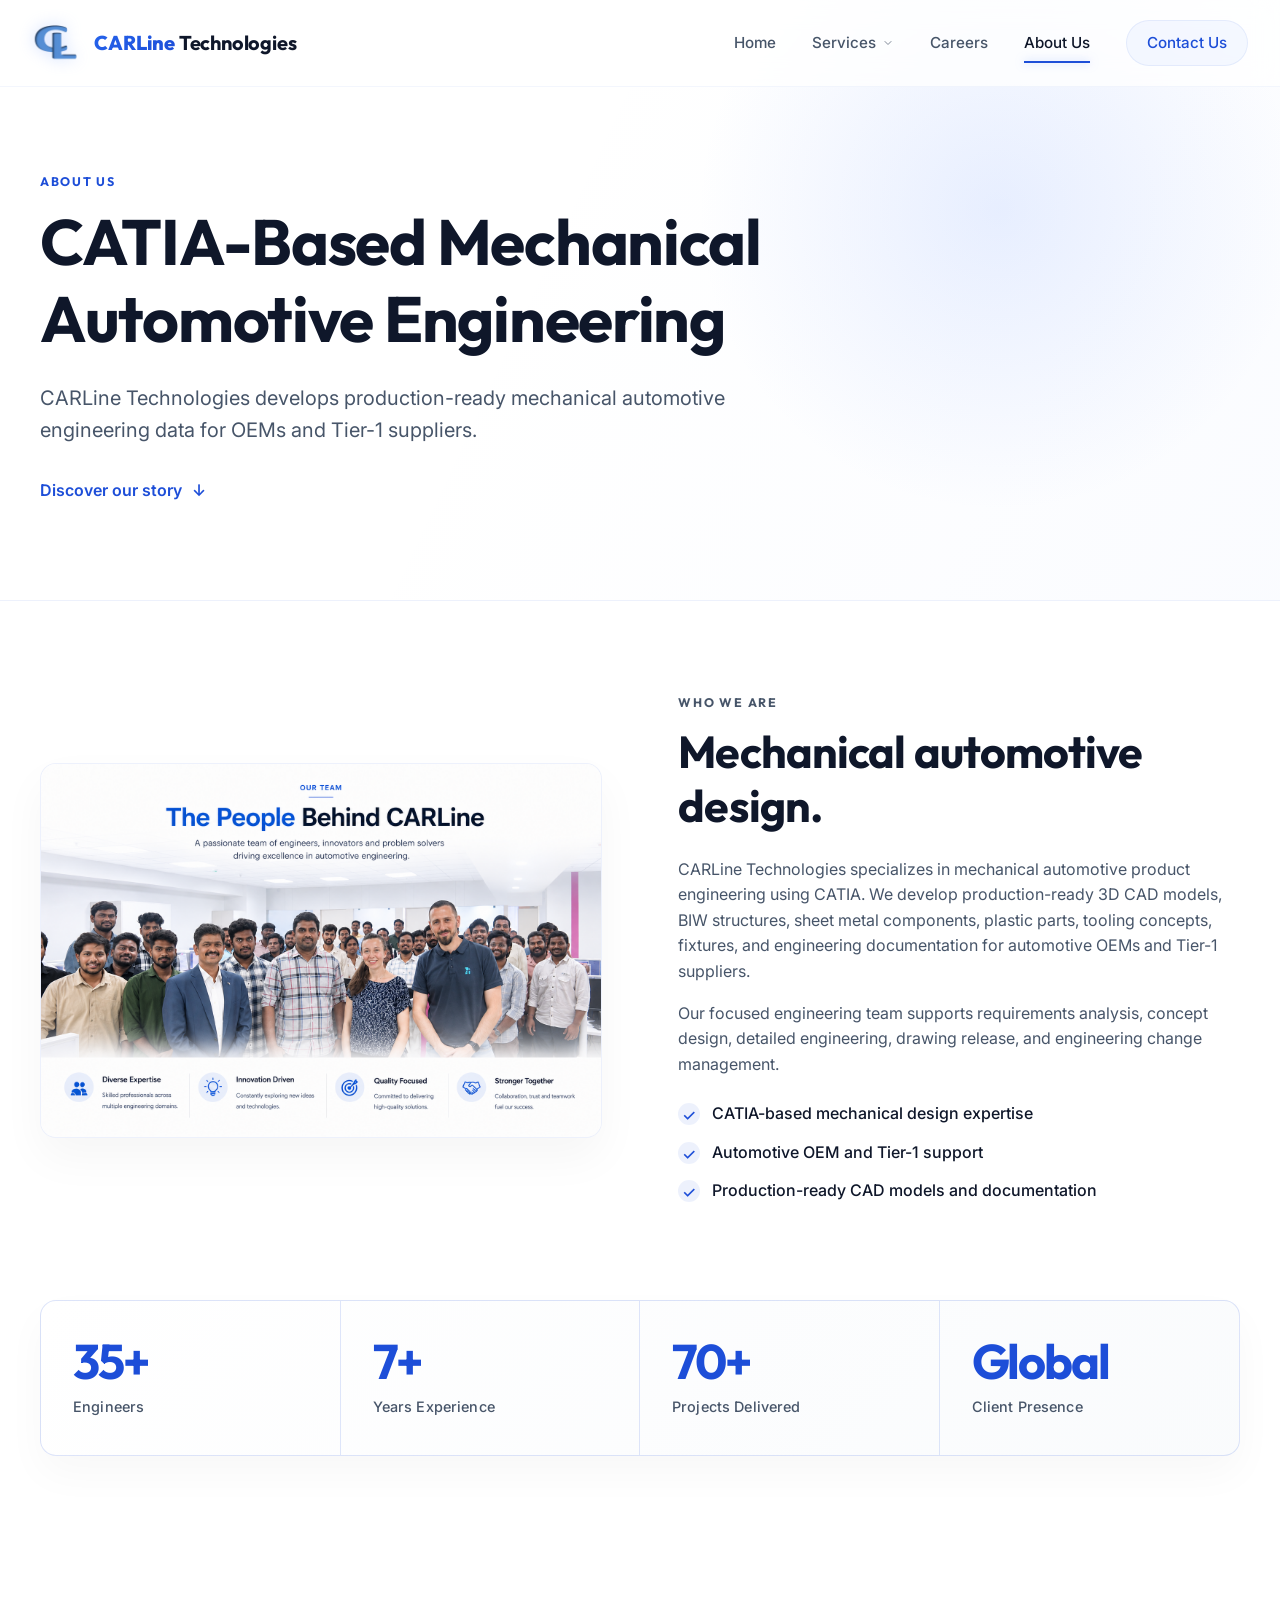
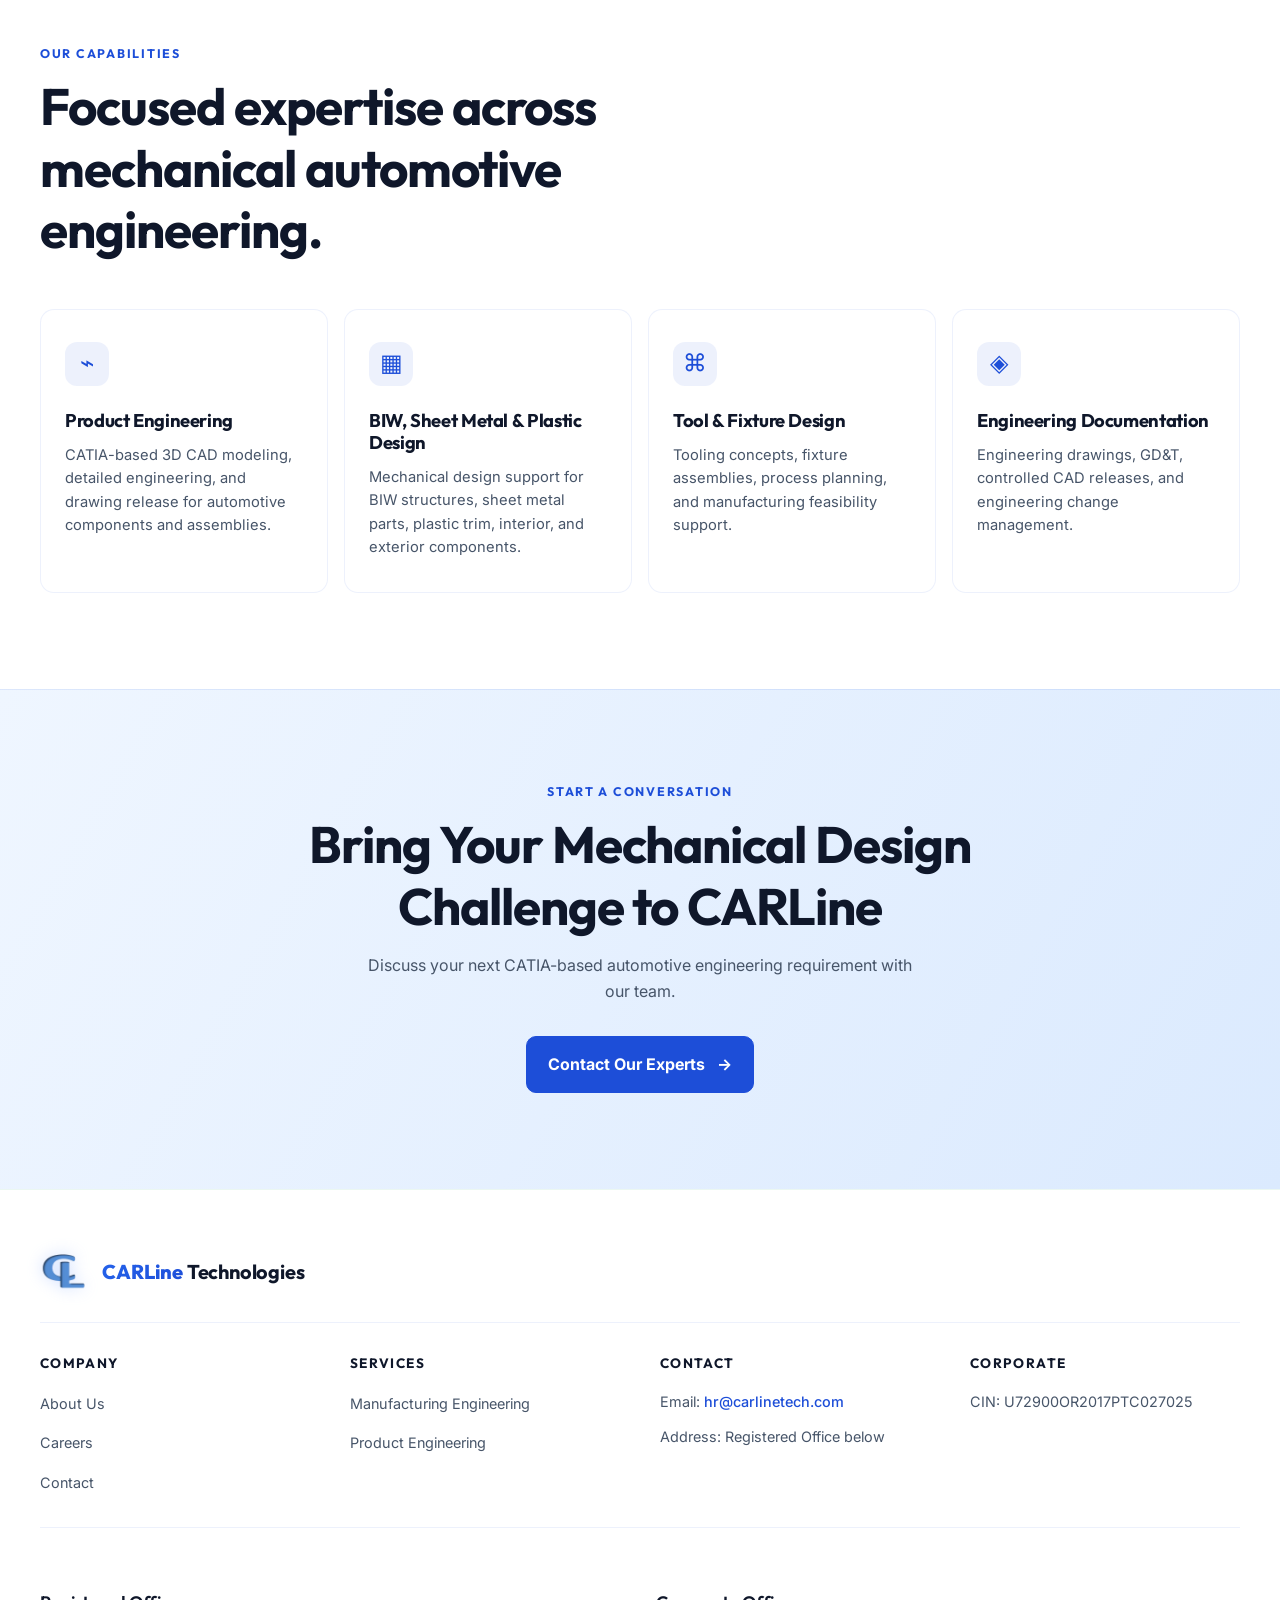
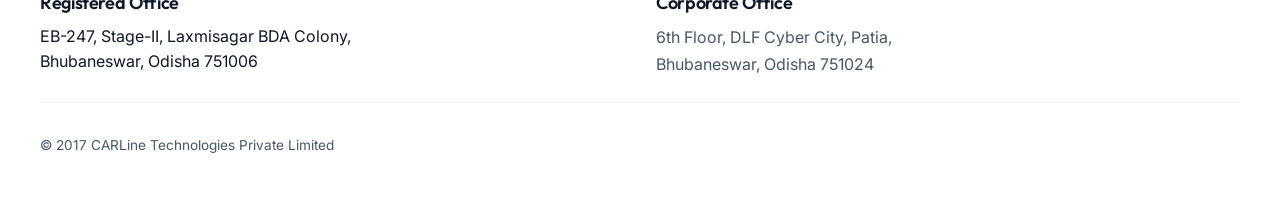
==== commit 6b26fb79: "Day 2" ====
--- a/about.html
+++ b/about.html
@@ -4,7 +4,7 @@
   <meta charset="UTF-8">
   <meta name="viewport" content="width=device-width, initial-scale=1.0">
   <title>About Us - CARLine Technologies</title>
-  <meta name="description" content="About CARLine Technologies - engineering company for global automotive partners.">
+  <meta name="description" content="CARLine Technologies provides CATIA-based mechanical automotive product engineering for OEMs and Tier-1 suppliers.">
 
   <!-- Google Fonts -->
   <link rel="preconnect" href="https://fonts.googleapis.com">
@@ -28,8 +28,8 @@
     <div class="about-shell">
       <div class="about-hero-copy animate-fade-up">
         <p class="about-eyebrow">About Us</p>
-        <h1 id="about-title">Engineering Excellence for the Future of Mobility</h1>
-        <p class="about-lead">CARLine Technologies is an automotive engineering partner helping teams transform ambitious mobility ideas into practical, production-ready solutions.</p>
+        <h1 id="about-title">CATIA-Based Mechanical Automotive Engineering</h1>
+        <p class="about-lead">CARLine Technologies develops production-ready mechanical automotive engineering data for OEMs and Tier-1 suppliers.</p>
         <a class="about-hero-link" href="#who-we-are">Discover our story <span aria-hidden="true">↓</span></a>
       </div>
     </div>
@@ -38,16 +38,16 @@
   <section class="about-section" id="who-we-are" aria-labelledby="who-title">
     <div class="about-shell about-two-column">
       <figure class="about-image-panel scroll-reveal">
-        <img src="images/v1_221.png" alt="Digital automotive engineering model displayed in a CAD environment" loading="lazy">
-        <figcaption>Built for the demands of modern mobility.</figcaption>
+        <img src="images/clt.png" alt="CARLine Technologies team photo" loading="lazy">
+        
       </figure>
       <div class="about-copy scroll-reveal">
         <p class="about-eyebrow">Who We Are</p>
-        <h2 id="who-title">Engineering that moves ideas forward.</h2>
-        <p>We bring automotive product and manufacturing engineering together under one capable team. From early concepts through production support, we create precise digital solutions that make development more efficient.</p>
-        <p>Our engineers work closely with global partners to deliver reliable, scalable work with the responsiveness of a focused engineering team.</p>
+        <h2 id="who-title">Mechanical automotive design.</h2>
+        <p>CARLine Technologies specializes in mechanical automotive product engineering using CATIA. We develop production-ready 3D CAD models, BIW structures, sheet metal components, plastic parts, tooling concepts, fixtures, and engineering documentation for automotive OEMs and Tier-1 suppliers.</p>
+        <p>Our focused engineering team supports requirements analysis, concept design, detailed engineering, drawing release, and engineering change management.</p>
         <ul class="about-check-list">
-          <li>Automotive-domain expertise</li><li>Collaborative, customer-focused delivery</li><li>Quality-led engineering processes</li>
+          <li>CATIA-based mechanical design expertise</li><li>Automotive OEM and Tier-1 support</li><li>Production-ready CAD models and documentation</li>
         </ul>
       </div>
     </div>
@@ -66,20 +66,20 @@
 
   <section class="about-section about-capabilities" aria-labelledby="capabilities-title">
     <div class="about-shell">
-      <header class="about-section-heading scroll-reveal"><p class="about-eyebrow">Our Capabilities</p><h2 id="capabilities-title">Specialist knowledge across the engineering lifecycle.</h2></header>
+      <header class="about-section-heading scroll-reveal"><p class="about-eyebrow">Our Capabilities</p><h2 id="capabilities-title">Focused expertise across mechanical automotive engineering.</h2></header>
       <div class="about-card-grid">
-        <article class="about-feature-card scroll-reveal"><span class="about-icon" aria-hidden="true">⌁</span><h3>Product Engineering</h3><p>Design, detailing and validation support for automotive components and systems.</p></article>
-        <article class="about-feature-card scroll-reveal"><span class="about-icon" aria-hidden="true">▦</span><h3>Manufacturing Engineering</h3><p>Process planning and tooling expertise that help production perform at its best.</p></article>
-        <article class="about-feature-card scroll-reveal"><span class="about-icon" aria-hidden="true">⌘</span><h3>Embedded Systems</h3><p>Thoughtful integration support for connected and intelligent mobility systems.</p></article>
-        <article class="about-feature-card scroll-reveal"><span class="about-icon" aria-hidden="true">◈</span><h3>Digital Engineering</h3><p>Data-rich CAD, simulation and digital workflows for informed decisions.</p></article>
+        <article class="about-feature-card scroll-reveal"><span class="about-icon" aria-hidden="true">⌁</span><h3>Product Engineering</h3><p>CATIA-based 3D CAD modeling, detailed engineering, and drawing release for automotive components and assemblies.</p></article>
+        <article class="about-feature-card scroll-reveal"><span class="about-icon" aria-hidden="true">▦</span><h3>BIW, Sheet Metal &amp; Plastic Design</h3><p>Mechanical design support for BIW structures, sheet metal parts, plastic trim, interior, and exterior components.</p></article>
+        <article class="about-feature-card scroll-reveal"><span class="about-icon" aria-hidden="true">⌘</span><h3>Tool &amp; Fixture Design</h3><p>Tooling concepts, fixture assemblies, process planning, and manufacturing feasibility support.</p></article>
+        <article class="about-feature-card scroll-reveal"><span class="about-icon" aria-hidden="true">◈</span><h3>Engineering Documentation</h3><p>Engineering drawings, GD&amp;T, controlled CAD releases, and engineering change management.</p></article>
       </div>
     </div>
   </section>
 
   <section class="about-cta" aria-labelledby="cta-title">
     <div class="about-shell about-cta-content scroll-reveal">
-      <p class="about-eyebrow">Start a Conversation</p><h2 id="cta-title">Let's Build the Future Together</h2>
-      <p>Bring your next engineering challenge to a team ready to move it forward.</p>
+      <p class="about-eyebrow">Start a Conversation</p><h2 id="cta-title">Bring Your Mechanical Design Challenge to CARLine</h2>
+      <p>Discuss your next CATIA-based automotive engineering requirement with our team.</p>
       <a class="about-cta-button" href="contact.html">Contact Our Experts <span aria-hidden="true">→</span></a>
     </div>
   </section>
--- a/css/global.css
+++ b/css/global.css
@@ -5,17 +5,17 @@
 
 /* Root Variables / Design Tokens */
 :root {
-  --bg-primary: #060B14;
-  --bg-secondary: #0a0e1a;
-  --bg-tertiary: #101626;
+  --bg-primary: #ffffff;
+  --bg-secondary: #f8fafc;
+  --bg-tertiary: #f1f5f9;
   
-  --accent-blue: #85a9ff;
-  --accent-blue-rgb: 133, 169, 255;
-  --accent-light: #e0e8ff;
-  --text-main: #f1f5f9;
-  --text-muted: #94a3b8;
-  --border-color: rgba(133, 169, 255, 0.15);
-  --border-hover: rgba(133, 169, 255, 0.4);
+  --accent-blue: #1d4ed8;
+  --accent-blue-rgb: 29, 78, 216;
+  --accent-light: #eff6ff;
+  --text-main: #0f172a;
+  --text-muted: #475569;
+  --border-color: rgba(29, 78, 216, 0.08);
+  --border-hover: rgba(29, 78, 216, 0.25);
   
   --font-display: 'Outfit', -apple-system, BlinkMacSystemFont, "Segoe UI", Roboto, sans-serif;
   --font-body: 'Inter', -apple-system, BlinkMacSystemFont, "Segoe UI", Roboto, sans-serif;
@@ -117,12 +117,12 @@
   max-width: 600px;
   text-align: center;
   padding: 4rem 2rem;
-  background: rgba(16, 22, 38, 0.4);
+  background: rgba(255, 255, 255, 0.85);
   backdrop-filter: blur(12px);
   border: 1px solid var(--border-color);
   border-radius: 16px;
   z-index: 5;
-  box-shadow: 0 10px 45px rgba(0, 0, 0, 0.5);
+  box-shadow: 0 10px 45px rgba(0, 0, 0, 0.06);
   animation: fadeUp 0.8s cubic-bezier(0.25, 1, 0.5, 1) forwards;
 }
 
@@ -136,7 +136,7 @@
 .placeholder-title {
   font-size: 2.25rem;
   margin-bottom: 1rem;
-  background: linear-gradient(135deg, #ffffff 0%, #85a9ff 100%);
+  background: linear-gradient(135deg, var(--text-main) 0%, var(--accent-blue) 100%);
   -webkit-background-clip: text;
   -webkit-text-fill-color: transparent;
 }
--- a/css/navbar.css
+++ b/css/navbar.css
@@ -10,17 +10,17 @@
   left: 0;
   width: 100%;
   z-index: 100;
-  background: rgba(6, 11, 20, 0.75);
+  background: rgba(255, 255, 255, 0.75);
   backdrop-filter: blur(12px);
   -webkit-backdrop-filter: blur(12px);
-  border-bottom: 1px solid rgba(255, 255, 255, 0.05);
+  border-bottom: 1px solid rgba(29, 78, 216, 0.05);
   transition: var(--transition-smooth);
 }
 
 .header.scrolled {
-  background: rgba(6, 11, 20, 0.9);
-  box-shadow: 0 4px 30px rgba(0, 0, 0, 0.4);
-  border-bottom: 1px solid rgba(133, 169, 255, 0.1);
+  background: rgba(255, 255, 255, 0.9);
+  box-shadow: 0 4px 30px rgba(0, 0, 0, 0.03);
+  border-bottom: 1px solid rgba(29, 78, 216, 0.1);
 }
 
 .header-container {
@@ -62,7 +62,7 @@
 .logo-text span {
   font-weight: 800;
   color: var(--accent-blue);
-  background: linear-gradient(135deg, #a5c2ff 0%, #85a9ff 100%);
+  background: linear-gradient(135deg, #2563eb 0%, #1d4ed8 100%);
   -webkit-background-clip: text;
   -webkit-text-fill-color: transparent;
 }
@@ -122,9 +122,9 @@
 
 .nav-btn-contact:hover {
   background: var(--accent-blue);
-  color: var(--bg-primary) !important;
+  color: #ffffff !important;
   border-color: var(--accent-blue);
-  box-shadow: 0 0 20px rgba(133, 169, 255, 0.4);
+  box-shadow: 0 0 20px rgba(29, 78, 216, 0.2);
   transform: translateY(-1px);
 }
 
@@ -159,12 +159,12 @@
   transform: translateX(-50%) translateY(20px);
   width: 500px;
   padding: 1.5rem;
-  background: rgba(10, 14, 26, 0.96);
+  background: rgba(255, 255, 255, 0.98);
   backdrop-filter: blur(20px);
   -webkit-backdrop-filter: blur(20px);
-  border: 1px solid rgba(133, 169, 255, 0.15);
+  border: 1px solid rgba(29, 78, 216, 0.1);
   border-radius: 12px;
-  box-shadow: 0 15px 50px rgba(0, 0, 0, 0.6);
+  box-shadow: 0 15px 50px rgba(0, 0, 0, 0.08);
   opacity: 0;
   visibility: hidden;
   display: grid;
@@ -187,18 +187,18 @@
 .dropdown-card {
   display: flex;
   flex-direction: column;
-  background: rgba(255, 255, 255, 0.02);
-  border: 1px solid rgba(255, 255, 255, 0.05);
+  background: rgba(29, 78, 216, 0.02);
+  border: 1px solid rgba(29, 78, 216, 0.04);
   border-radius: 8px;
   padding: 1.25rem 1rem;
   transition: var(--transition-smooth);
 }
 
 .dropdown-card:hover {
-  background: rgba(133, 169, 255, 0.06);
-  border-color: rgba(133, 169, 255, 0.35);
+  background: rgba(29, 78, 216, 0.06);
+  border-color: rgba(29, 78, 216, 0.25);
   transform: translateY(-2px);
-  box-shadow: 0 5px 15px rgba(0, 0, 0, 0.3);
+  box-shadow: 0 5px 15px rgba(0, 0, 0, 0.05);
 }
 
 .dropdown-card-icon {
@@ -210,7 +210,7 @@
 }
 
 .dropdown-card:hover .dropdown-card-icon {
-  color: #ffffff;
+  color: var(--accent-blue);
 }
 
 .dropdown-card-title {
@@ -235,7 +235,7 @@
 .dropdown-card:hover .dropdown-card-arrow {
   transform: translateX(3px);
   opacity: 1;
-  color: #ffffff;
+  color: var(--accent-blue);
 }
 
 .dropdown-card-desc {
@@ -289,7 +289,7 @@
   left: 0;
   width: 100%;
   height: 100vh;
-  background: rgba(6, 11, 20, 0.96);
+  background: rgba(255, 255, 255, 0.98);
   backdrop-filter: blur(20px);
   -webkit-backdrop-filter: blur(20px);
   z-index: 95;
--- a/css/footer.css
+++ b/css/footer.css
@@ -5,7 +5,7 @@
 
 .footer {
   background-color: var(--bg-primary);
-  border-top: 1px solid rgba(255, 255, 255, 0.05);
+  border-top: 1px solid rgba(12, 155, 88, 0.08);
   padding: 4rem 2rem 3rem;
   position: relative;
   z-index: 10;
@@ -49,7 +49,7 @@
 .footer-brand-logo .logo-text span {
   font-weight: 800;
   color: var(--accent-blue);
-  background: linear-gradient(135deg, #a5c2ff 0%, #85a9ff 100%);
+  background: linear-gradient(135deg, #2563eb 0%, #1d4ed8 100%);
   -webkit-background-clip: text;
   -webkit-text-fill-color: transparent;
 }
@@ -63,7 +63,7 @@
 /* Dividers */
 .footer-divider {
   height: 1px;
-  background-color: rgba(255, 255, 255, 0.06);
+  background-color: rgba(29, 78, 216, 0.08);
   width: 100%;
   margin: 1.5rem 0;
 }
@@ -123,7 +123,7 @@
 }
 
 .footer-contact-text a:hover {
-  color: #b5b5b5;
+  color: var(--text-main);
 }
 
 /* Row 3: Registered Office details */
@@ -147,7 +147,7 @@
 
 .footer-office-col p {
     line-height: 1.7;
-    color: #b5b5b5;
+    color: var(--text-muted);
 }
 
 /* Row 4: Copyright and Policy Links */
--- a/css/responsive.css
+++ b/css/responsive.css
@@ -63,7 +63,7 @@
   }
   
   .cards-grid {
-    grid-template-columns: 1fr;
+    grid-template-columns: repeat(2, 1fr);
     gap: 2rem;
   }
   
@@ -115,8 +115,13 @@
     grid-template-columns: 1fr;
     gap: 1.5rem;
     text-align: center;
-    border-top: 1px solid rgba(255, 255, 255, 0.08);
+    border-top: 1px solid rgba(29, 78, 216, 0.1);
     padding-top: 2rem;
+  }
+  
+  .cards-grid {
+    grid-template-columns: 1fr;
+    gap: 1.5rem;
   }
   
   .pillar-card {
--- a/css/about.css
+++ b/css/about.css
@@ -7,45 +7,45 @@
 .about-eyebrow { color: var(--accent-blue); font: 700 .78rem/1 var(--font-display); text-transform: uppercase; letter-spacing: .14em; margin-bottom: 1rem; }
 .about-hero h1, .about-section h2, .about-cta h2 { color: var(--text-main); font-size: clamp(2.5rem, 5vw, 4.6rem); max-width: 950px; }
 .about-lead { color: var(--text-muted); font-size: clamp(1.05rem, 2vw, 1.25rem); max-width: 700px; margin: 1.5rem 0 2rem; }
-.about-hero-link { color: var(--accent-light); font-weight: 600; display: inline-flex; gap: .6rem; align-items: center; }
-.about-hero-link:hover { color: var(--accent-blue); transform: translateY(2px); }
+.about-hero-link { color: var(--accent-blue); font-weight: 600; display: inline-flex; gap: .6rem; align-items: center; }
+.about-hero-link:hover { color: #1e40af; transform: translateY(2px); }
 .about-section { padding: 6rem 0; }
 .about-two-column { display: grid; grid-template-columns: repeat(2, minmax(0, 1fr)); gap: clamp(2.5rem, 6vw, 6rem); align-items: center; }
-.about-image-panel { overflow: hidden; border: 1px solid var(--border-color); border-radius: 16px; background: var(--bg-tertiary); box-shadow: 0 20px 45px rgba(0,0,0,.22); }
-.about-image-panel img { display: block; width: 100%; min-height: 410px; object-fit: cover; transition: transform .6s ease; }
+.about-image-panel { overflow: hidden; border: 1px solid var(--border-color); border-radius: 16px; background: #ffffff; box-shadow: 0 20px 45px rgba(0,0,0,.04); }
+.about-image-panel img { display: block; width: 100%; height: auto; object-fit: contain; transition: transform .6s ease; }
 .about-image-panel:hover img { transform: scale(1.04); }
-.about-image-panel figcaption { color: var(--text-muted); font-size: .82rem; padding: .85rem 1rem; }
+.about-image-panel figcaption { color: var(--text-muted); font-size: .82rem; padding: .85rem 1rem; border-top: 1px solid var(--border-color); }
 .about-copy h2 { font-size: clamp(2rem, 3.5vw, 3rem); margin-bottom: 1.5rem; }
 .about-copy > p { color: var(--text-muted); margin-bottom: 1rem; max-width: 560px; }
-.about-check-list { list-style: none; margin-top: 1.5rem; display: grid; gap: .8rem; color: var(--accent-light); font-weight: 500; }
+.about-check-list { list-style: none; margin-top: 1.5rem; display: grid; gap: .8rem; color: var(--text-main); font-weight: 500; }
 .about-check-list li { display: flex; align-items: center; gap: .75rem; }
-.about-check-list li::before { content: "✓"; display: grid; place-items: center; width: 22px; height: 22px; border-radius: 50%; background: rgba(133,169,255,.12); color: var(--accent-blue); flex: 0 0 auto; }
+.about-check-list li::before { content: "✓"; display: grid; place-items: center; width: 22px; height: 22px; border-radius: 50%; background: rgba(29, 78, 216, 0.08); color: var(--accent-blue); flex: 0 0 auto; }
 .about-stats-section { padding: 0 0 6rem; }
-.about-stats-grid { display: grid; grid-template-columns: repeat(4, 1fr); border: 1px solid rgba(133,169,255,.2); border-radius: 16px; overflow: hidden; background: linear-gradient(135deg, rgba(20,31,53,.78), rgba(10,15,27,.72)); box-shadow: 0 18px 40px rgba(0,0,0,.18); }
-.about-stat { position: relative; min-height: 154px; padding: 2rem; display: flex; flex-direction: column; justify-content: center; gap: .65rem; border-right: 1px solid rgba(133,169,255,.14); transition: var(--transition-smooth); }
+.about-stats-grid { display: grid; grid-template-columns: repeat(4, 1fr); border: 1px solid rgba(29, 78, 216, 0.15); border-radius: 16px; overflow: hidden; background: linear-gradient(135deg, rgba(255,255,255,0.8), rgba(248,250,252,0.8)); box-shadow: 0 18px 40px rgba(0,0,0,.03); }
+.about-stat { position: relative; min-height: 154px; padding: 2rem; display: flex; flex-direction: column; justify-content: center; gap: .65rem; border-right: 1px solid rgba(29, 78, 216, 0.14); transition: var(--transition-smooth); }
 .about-stat:last-child { border-right: 0; }
 .about-stat::before { content: ""; position: absolute; inset: 0 auto 0 0; width: 3px; background: linear-gradient(var(--accent-blue), transparent); opacity: 0; transition: var(--transition-fast); }
-.about-stat:hover { background: rgba(133,169,255,.06); }
+.about-stat:hover { background: rgba(29, 78, 216, 0.04); }
 .about-stat:hover::before { opacity: 1; }
-.about-stat strong { display: block; color: var(--accent-light); font: 700 clamp(2.3rem, 3.8vw, 3.25rem)/.95 var(--font-display); letter-spacing: -.045em; }
+.about-stat strong { display: block; color: var(--accent-blue); font: 700 clamp(2.3rem, 3.8vw, 3.25rem)/.95 var(--font-display); letter-spacing: -.045em; }
 .about-stat strong .counter { color: inherit; font: inherit; letter-spacing: inherit; }
 .about-stat > span { color: var(--text-muted); font-size: .9rem; font-weight: 500; letter-spacing: .01em; }
 .about-section-heading { max-width: 720px; margin-bottom: 3rem; }
 .about-section-heading h2 { font-size: clamp(2rem, 4vw, 3.2rem); }
 .about-card-grid { display: grid; grid-template-columns: repeat(4, 1fr); gap: 1rem; }
-.about-feature-card { border: 1px solid var(--border-color); border-radius: 14px; background: rgba(16,22,38,.42); transition: var(--transition-smooth); }
+.about-feature-card { border: 1px solid var(--border-color); border-radius: 14px; background: rgba(255, 255, 255, 0.6); transition: var(--transition-smooth); }
 .about-feature-card { padding: 2rem 1.5rem; }
-.about-feature-card:hover { transform: translateY(-5px); border-color: var(--border-hover); box-shadow: 0 16px 30px rgba(0,0,0,.2); }
-.about-icon { display: grid; place-items: center; width: 44px; height: 44px; margin-bottom: 1.5rem; border-radius: 12px; color: var(--accent-blue); background: rgba(133,169,255,.1); font-size: 1.5rem; }
+.about-feature-card:hover { transform: translateY(-5px); border-color: var(--border-hover); box-shadow: 0 16px 30px rgba(0,0,0,.03); }
+.about-icon { display: grid; place-items: center; width: 44px; height: 44px; margin-bottom: 1.5rem; border-radius: 12px; color: var(--accent-blue); background: rgba(29, 78, 216, 0.08); font-size: 1.5rem; }
 .about-feature-card h3 { font-size: 1.15rem; margin-bottom: .75rem; color: var(--text-main); }
 .about-feature-card p { color: var(--text-muted); font-size: .92rem; }
-.about-cta { padding: 6rem 0; background: linear-gradient(120deg, #101d35, #0b1120); border-top: 1px solid var(--border-color); }
+.about-cta { padding: 6rem 0; background: linear-gradient(120deg, #eff6ff, #dbeafe); border-top: 1px solid var(--border-color); }
 .about-cta-content { text-align: center; max-width: 770px; }
 .about-cta .about-eyebrow { margin-inline: auto; }
 .about-cta h2 { margin-inline: auto; font-size: clamp(2.2rem, 4vw, 3.5rem); }
 .about-cta-content > p:not(.about-eyebrow) { margin: 1rem auto 2rem; max-width: 560px; color: var(--text-muted); }
-.about-cta-button { display: inline-flex; align-items: center; gap: .75rem; padding: .9rem 1.3rem; color: #08101e; background: var(--accent-blue); border: 1px solid var(--accent-blue); border-radius: 10px; font-weight: 700; }
-.about-cta-button:hover, .about-cta-button:focus-visible { background: var(--accent-light); transform: translateY(-2px); box-shadow: 0 10px 22px rgba(133,169,255,.2); }
+.about-cta-button { display: inline-flex; align-items: center; gap: .75rem; padding: .9rem 1.3rem; color: #ffffff; background: var(--accent-blue); border: 1px solid var(--accent-blue); border-radius: 10px; font-weight: 700; }
+.about-cta-button:hover, .about-cta-button:focus-visible { background: #1e40af; border-color: #1e40af; transform: translateY(-2px); box-shadow: 0 10px 22px rgba(29, 78, 216, 0.2); }
 @media (max-width: 900px) { .about-card-grid { grid-template-columns: repeat(2, 1fr); } .about-stat { min-height: 136px; padding: 1.5rem; } }
 @media (max-width: 700px) { .about-shell { width: min(100% - 2.5rem, 1200px); } .about-hero { padding: 8.5rem 0 4.5rem; } .about-section { padding: 4.5rem 0; } .about-two-column { grid-template-columns: 1fr; } .about-image-panel img { min-height: 280px; } .about-stats-grid { grid-template-columns: repeat(2, 1fr); } .about-stat:nth-child(2) { border-right: 0; } .about-stat:nth-child(-n+2) { border-bottom: 1px solid var(--border-color); } }
 @media (max-width: 440px) { .about-card-grid { grid-template-columns: 1fr; } .about-stat { padding: 1.25rem; } }
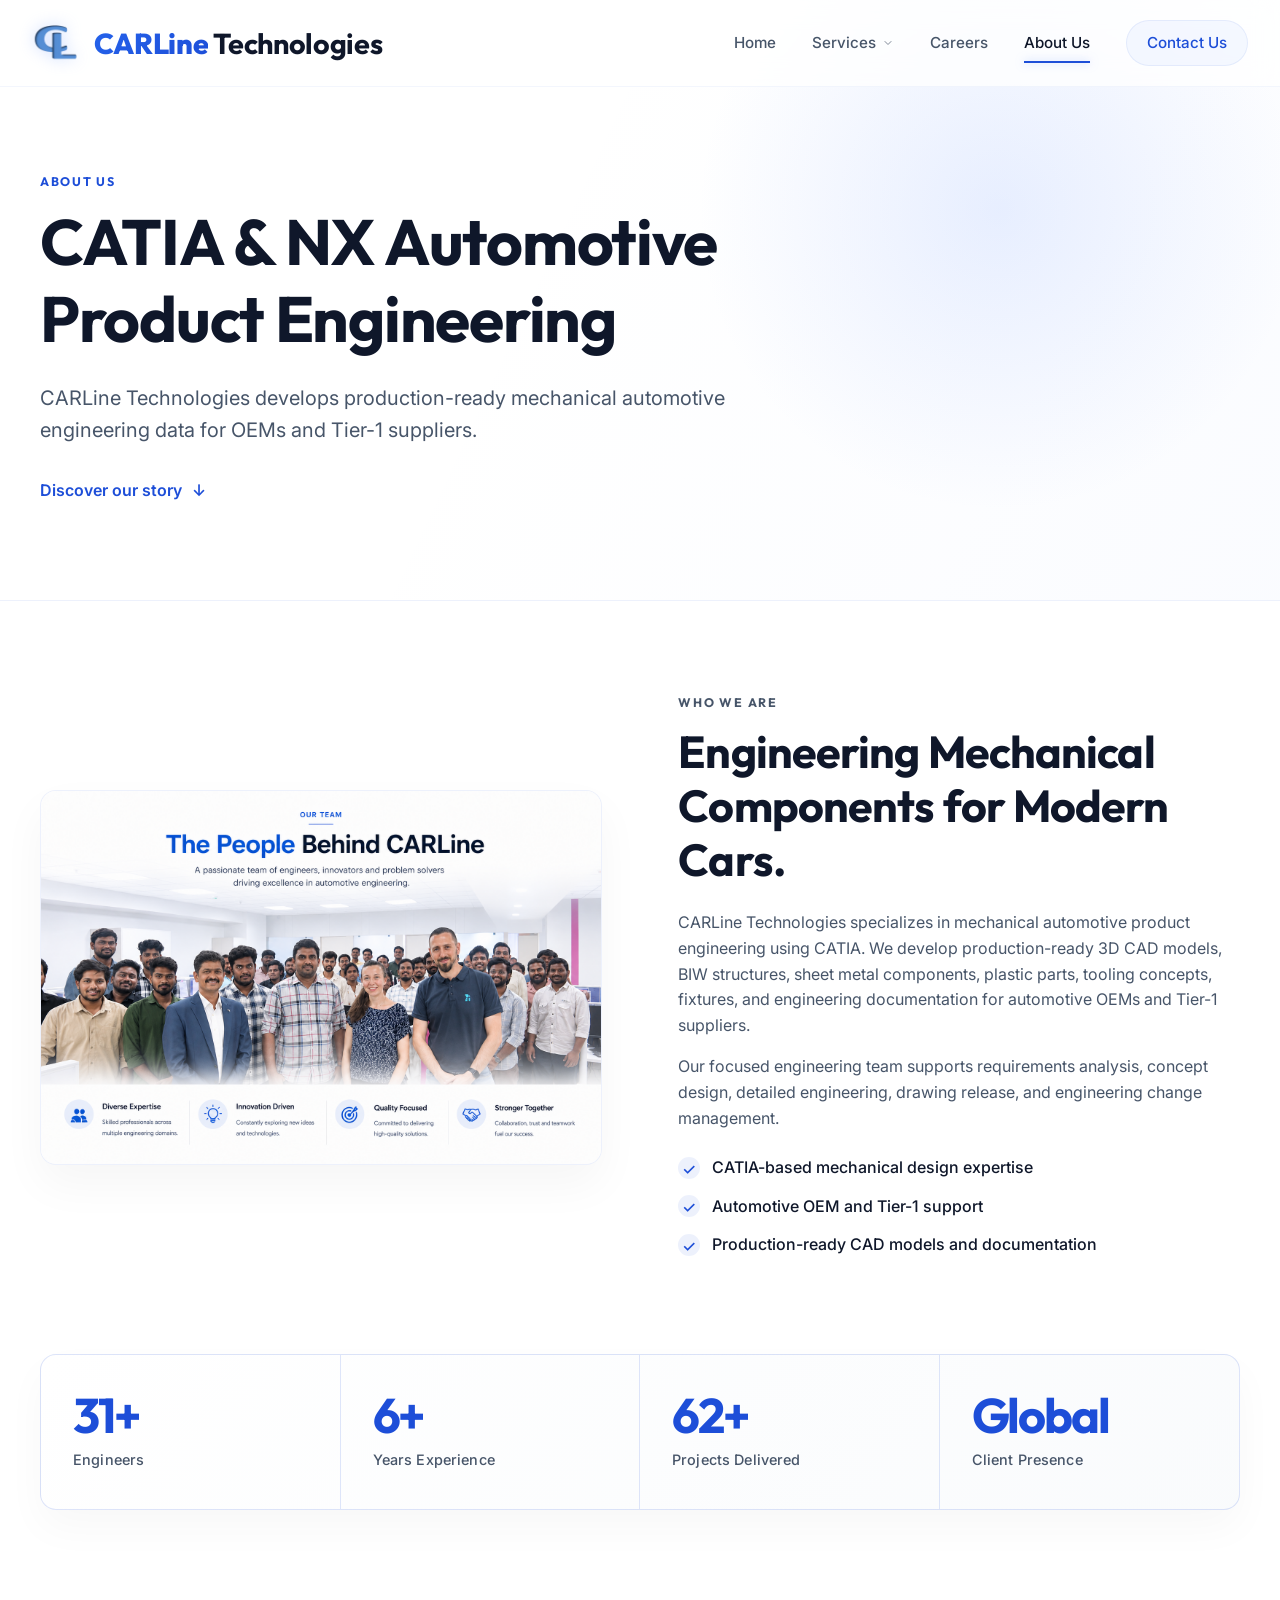
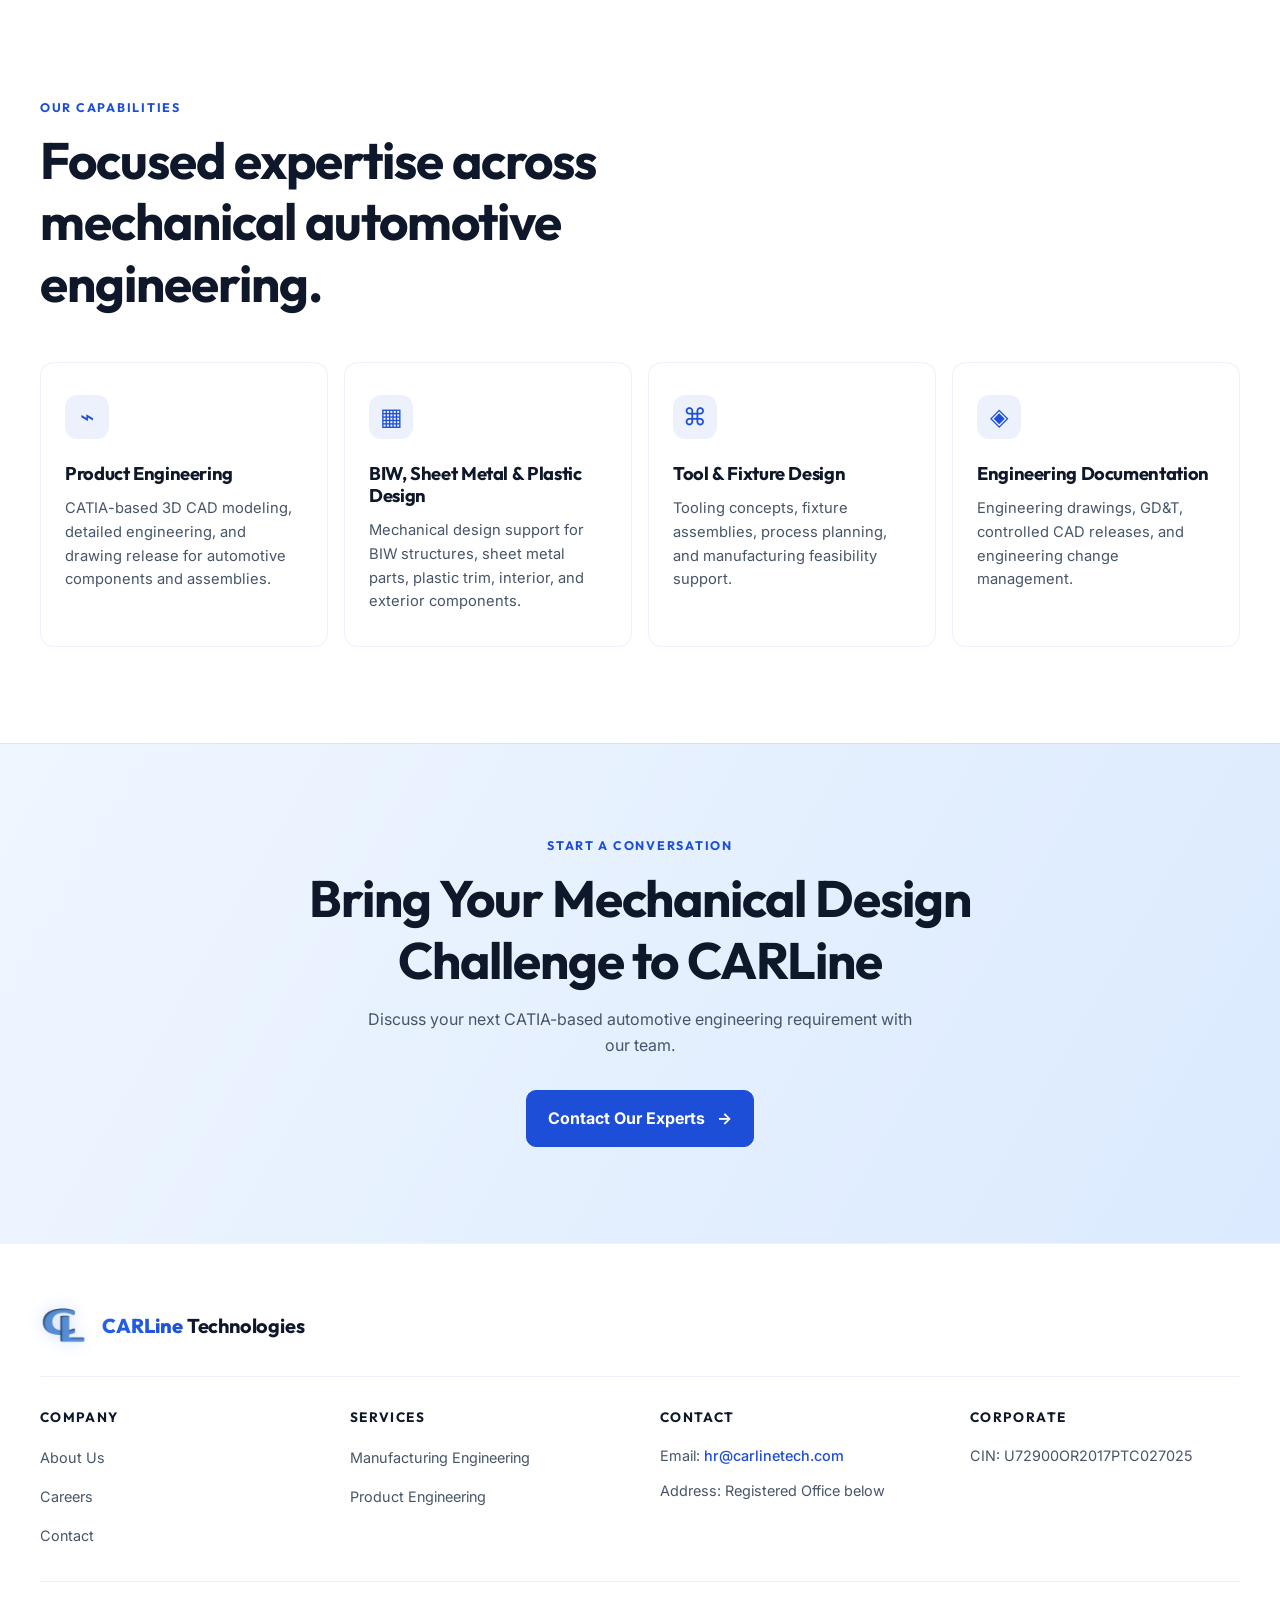
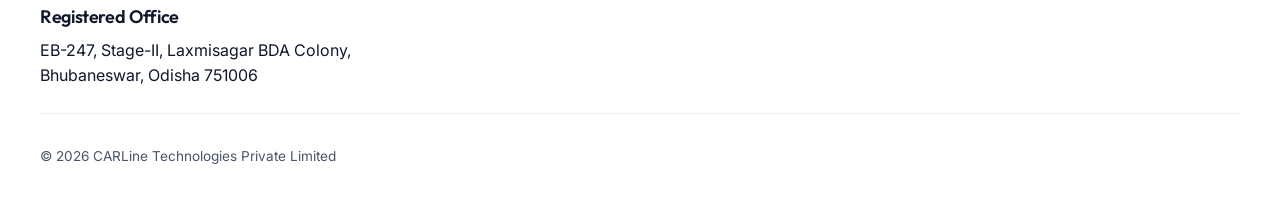
==== commit 7c3fd9cd: "." ====
--- a/about.html
+++ b/about.html
@@ -28,7 +28,7 @@
     <div class="about-shell">
       <div class="about-hero-copy animate-fade-up">
         <p class="about-eyebrow">About Us</p>
-        <h1 id="about-title">CATIA-Based Mechanical Automotive Engineering</h1>
+        <h1 id="about-title">CATIA & NX Automotive Product Engineering</h1>
         <p class="about-lead">CARLine Technologies develops production-ready mechanical automotive engineering data for OEMs and Tier-1 suppliers.</p>
         <a class="about-hero-link" href="#who-we-are">Discover our story <span aria-hidden="true">↓</span></a>
       </div>
@@ -43,7 +43,7 @@
       </figure>
       <div class="about-copy scroll-reveal">
         <p class="about-eyebrow">Who We Are</p>
-        <h2 id="who-title">Mechanical automotive design.</h2>
+        <h2 id="who-title">Engineering Mechanical Components for Modern Cars.</h2>
         <p>CARLine Technologies specializes in mechanical automotive product engineering using CATIA. We develop production-ready 3D CAD models, BIW structures, sheet metal components, plastic parts, tooling concepts, fixtures, and engineering documentation for automotive OEMs and Tier-1 suppliers.</p>
         <p>Our focused engineering team supports requirements analysis, concept design, detailed engineering, drawing release, and engineering change management.</p>
         <ul class="about-check-list">
--- a/css/navbar.css
+++ b/css/navbar.css
@@ -53,7 +53,7 @@
 
 .logo-text {
   font-family: var(--font-display);
-  font-size: 1.25rem;
+  font-size: 1.8rem;
   font-weight: 700;
   color: var(--text-main);
   letter-spacing: -0.01em;
--- a/css/footer.css
+++ b/css/footer.css
@@ -130,8 +130,8 @@
 .footer-office-row {
     display: grid;
     grid-template-columns: repeat(2, minmax(0, 1fr));
-    gap: 2rem;
-    margin-top: 40px;
+    gap: 0.1rem;
+    margin-top: 0.1px;
 }
 
 .footer-office-row > div,
@@ -146,7 +146,7 @@
 }
 
 .footer-office-col p {
-    line-height: 1.7;
+    line-height: 0.1;
     color: var(--text-muted);
 }
 
